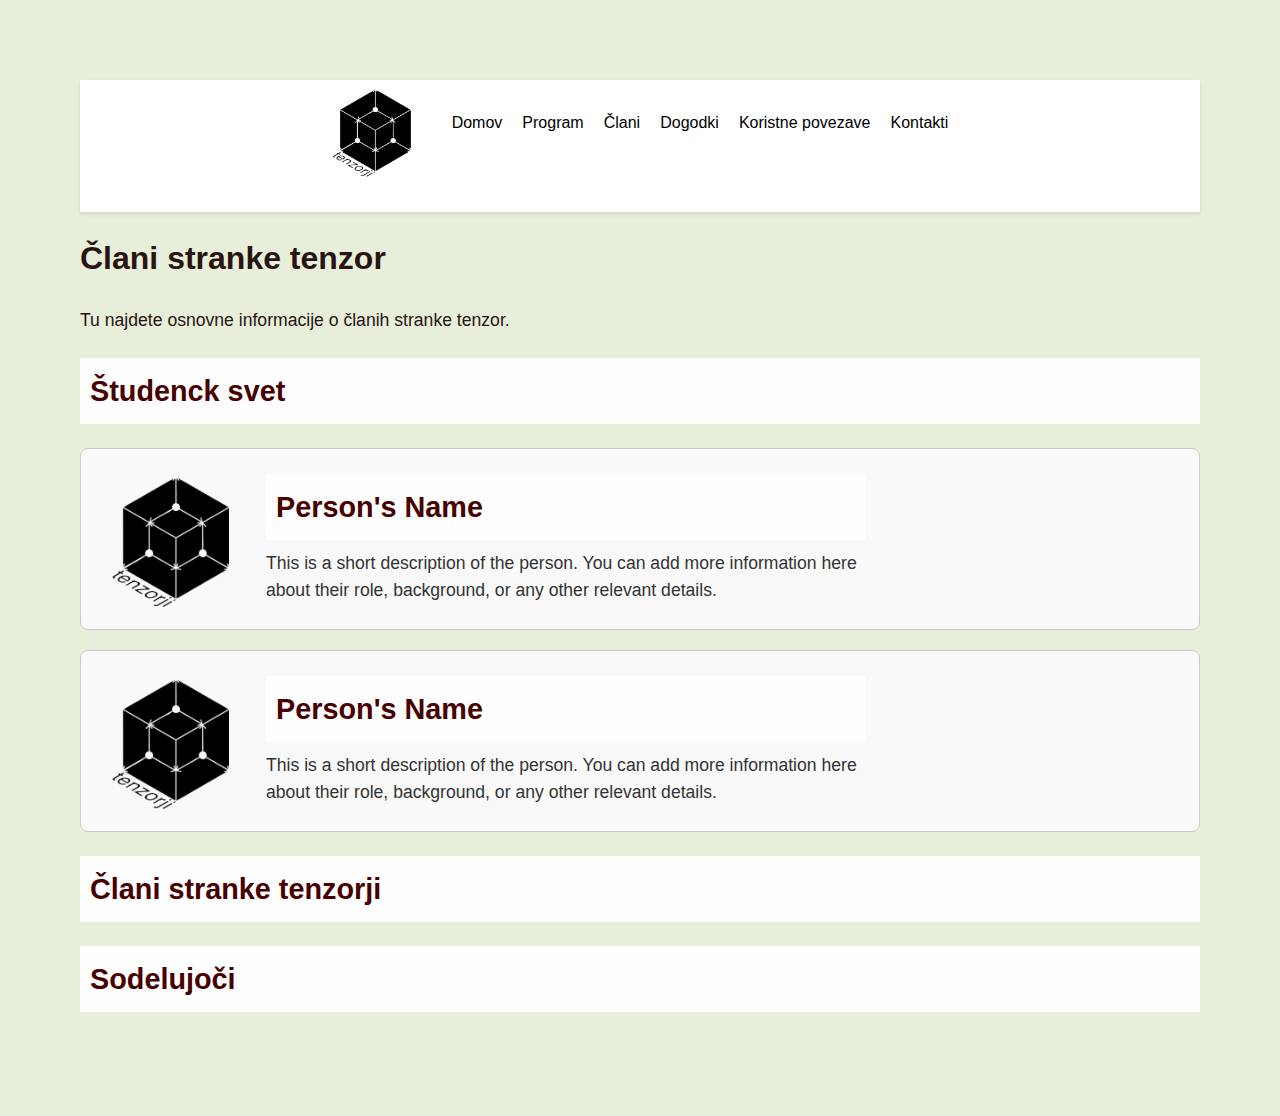
==== clani.html @ 17b4417d "zbriasli nav" ====
<!DOCTYPE html>
<html lang="en">
<head>
    <meta charset="UTF-8">
    <meta name="viewport" content="width=device-width, initial-scale=1.0">
    <title>Člani</title>
    <link rel="stylesheet" href="styles.css"> <!-- Link to your CSS file -->
    <link rel="icon" href="assets/logo.ico" type="image/x-icon">
</head>
<body>
    <header>
            <ul class="menu">
                <img src="assets/logo.png" alt="Site Logo" class="site-logo">
                <li><a href="index.html">Domov</a></li>
                <li><a href="program.html">Program</a></li>
                <li><a href="clani.html">Člani</a></li>
                <li><a href="dogodki.html">Dogodki</a></li>
                <li><a href="koristne_povezave.html">Koristne povezave</a></li>
              <li><a href="kontakti.html">Kontakti</a></li>
            </ul>
        
    </header>
    <h1>Člani stranke tenzor</h1>
    <p>Tu najdete osnovne informacije o članih stranke tenzor.</p>

    <h2>Študenck svet</h2>

    <div class="profile-block">
        <img src="assets/logo.png" alt="Person's Photo" class="profile-photo">
        <div class="profile-text">
            <h2>Person's Name</h2>
            <p>This is a short description of the person. You can add more information here about their role, background, or any other relevant details.</p>
        </div>
    </div>

    <div class="profile-block">
        <img src="assets/logo.png" alt="Person's Photo" class="profile-photo">
        <div class="profile-text">
            <h2>Person's Name</h2>
            <p>This is a short description of the person. You can add more information here about their role, background, or any other relevant details.</p>
        </div>
    </div>
    
    
    <h2>Člani stranke tenzorji</h2>

    <h2>Sodelujoči</h2>

    <script src="scripts.js"></script>
</body>
</html>
---- styles.css ----
/* Reset basic styles */
body, ul {
    margin: 0;
    padding: 40px;
    list-style-type: none;
    box-sizing: border-box;
}

/* Body and font styling */
body {
    font-family: 'Segoe UI', Tahoma, Geneva, Verdana, sans-serif;
    background-color: #e7eed9;
    color: #291414;
    line-height: 1.6;
    margin: 40px;
    padding: 40px;
}

/* Header styling */
header {
    background-color: #ffffff;
    color: rgb(60, 9, 9);
    padding: 10px;
    text-align: center;
    box-shadow: 0 2px 4px rgba(0, 0, 0, 0.1);
}

header h1 {
    margin: 0;
    font-size: 2.5em;
    font-weight: 600;
}

/* Main content area with buffer zone */
main {
    padding: 30px 0px; /* Added horizontal padding */ 
    max-width: 1200px;
    margin: 0 auto;  /* Center the main content */
}

/* Section headings */
h2 {
    background-color: #fefefe;
    color: rgb(72, 0, 0);
    padding: 10px;
    font-size: 1.8em;
}

/* Navigation menu styling */
.menu {
    display: flex;
    justify-content: center;
    background-color: #ffffff;
    margin-bottom: -10px;
    padding: 10px 0px;
    
    
    border-radius: 0px;
    box-shadow: 0 rgba(255, 0, 0, 0.1);
    
}

.menu ul{
    top: 20px;
}

.menu li {
    margin: 0 0px;
    top: -20px;
}

.menu a {
    color: rgb(0, 0, 0);
    text-decoration: none;
    font-size: 16px;
    padding: 10px 10px;
    display: block;
    transition: background-color 0.3s ease, color 0.3s ease;
    border-radius: 4px;
    top: -20px;

}

.menu a:hover {
    background-color: #4adae2;
    color: #000000;
}
.site-logo {
    height: 50px; /* Adjust the height to fit your design */
    width: auto; /* Keep the aspect ratio of the logo */
    justify-content: left;
    margin-right: 20px; /* Space between the logo and the text */
    top: -20px;
    bottom: 20px;
    vertical-align: middle; /* Align the logo with the text */
}
/* Responsive Menu for smaller screens */
@media (max-width: 600px) {
    .menu {
        flex-direction: column;
        align-items: center;
    }

    .menu li {
        margin: 10px 0;
        top: -20px;
    }

    header h1 {
        font-size: 1.5em;
    }

    p {
        font-size: 1rem;
    }
}

/* Styling for lists */
ul {
    list-style: none;
    padding: 0;
    margin: 0;
}

li {
    margin: 10px 0;
}

a {
    text-decoration: none;
    color: #000000;
    transition: color 0.3s ease;
}

a:hover {
    color: #0099ff;
    text-decoration: underline;
}

/* Additional styles for better layout */
.container {
    max-width: 1200px;
    margin: auto;
    padding: 0 20px;
}

.section {
    margin-bottom: 40px;
}

p {
    margin-bottom: 20px;
    font-size: 1.1em;
}
img.site-logo {
    width: 100px;  /* Adjust width as needed */
    height: auto;  /* Maintains aspect ratio */
    position: relative;
    top: -20px;
  }

/* Media Queries for Responsive Design */
@media (max-width: 600px) {
    .menu {
        flex-direction: column;
        align-items: center;
    }

    .menu li {
        margin: 10px 0;
    }

    header h1 {
        font-size: 1.5rem;
    }

    p {
        font-size: 1rem;
    }

    main {
        padding: 20px;  /* Adjust padding for smaller screens */
    }
}

.dropdown-header {
    cursor: pointer;
    
    margin: 0px 0;
    padding: 0px;
    background-color: #ffffff;
    border: 0px solid #ffffff; 
}
.dropdown-content {
    display: none;
    margin-left: 20px;
}
.button-row {
    margin: 10px 0;
}
.button-row button {
    margin-right: 10px;
}

.profile-block {
    display: flex;
    align-items: center;
    margin: 20px 0; /* Adds space above and below each block */
    padding: 15px;
    border: 1px solid #ccc; /* Optional: adds a border around the block */
    border-radius: 8px; /* Optional: rounds the corners of the block */
    background-color: #f9f9f9; /* Optional: sets the background color */
}

.profile-photo {
    width: 150px; /* Adjust the width of the photo */
    height: 150px; /* Adjust the height of the photo */
    object-fit: cover; /* Ensures the photo covers the area without distortion */
    border-radius: 50%; /* Makes the photo circular, remove this if you want a square image */
    margin-right: 20px; /* Adds space between the photo and the text */
}

.profile-text {
    max-width: 600px; /* Limits the width of the text block */
}

.profile-text h2 {
    margin: 0 0 10px 0; /* Adds space below the heading */
}

.profile-text p {
    margin: 0; /* Removes default margins */
    color: #333; /* Optional: sets the text color */
    line-height: 1.5; /* Improves readability */
}
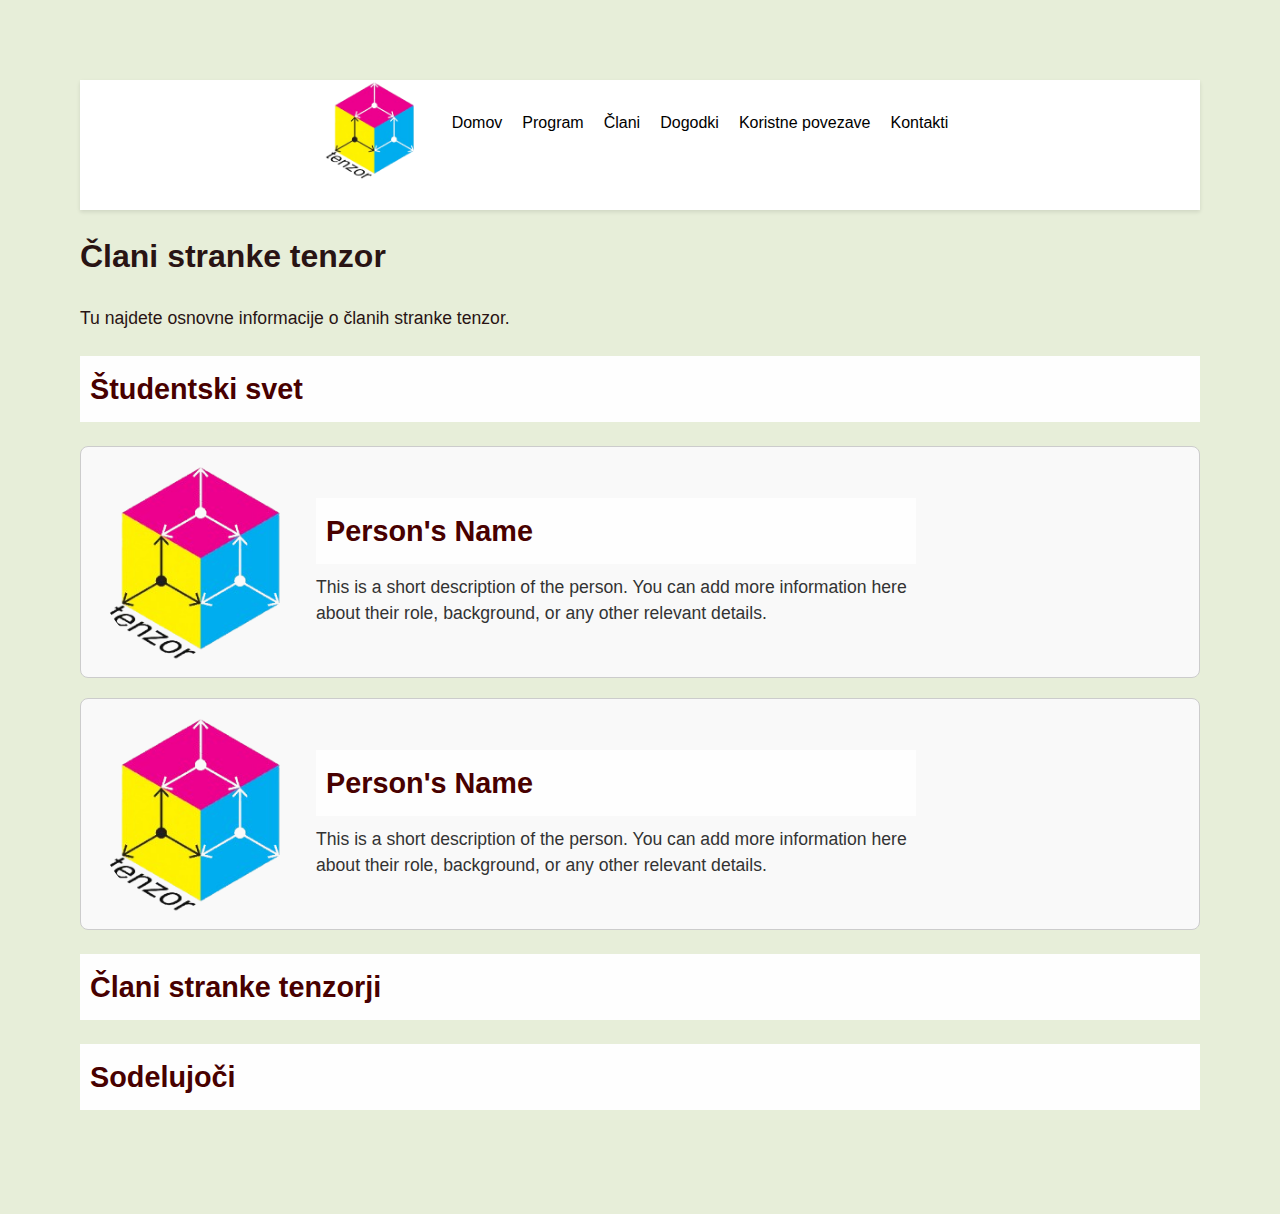
==== commit 7e74f545: "gg" ====
--- a/clani.html
+++ b/clani.html
@@ -23,7 +23,7 @@
     <h1>Člani stranke tenzor</h1>
     <p>Tu najdete osnovne informacije o članih stranke tenzor.</p>
 
-    <h2>Študenck svet</h2>
+    <h2>Študentski svet</h2>
 
     <div class="profile-block">
         <img src="assets/logo.png" alt="Person's Photo" class="profile-photo">
--- a/styles.css
+++ b/styles.css
@@ -44,6 +44,13 @@
     color: rgb(72, 0, 0);
     padding: 10px;
     font-size: 1.8em;
+}
+
+h3 {
+    background-color: #fefefe;
+    color: rgb(72, 0, 0);
+    padding: 5px;
+    font-size: 1.4em;
 }
 
 /* Navigation menu styling */
@@ -61,12 +68,13 @@
 }
 
 .menu ul{
-    top: 20px;
+    top: -20px;
 }
 
 .menu li {
     margin: 0 0px;
-    top: -20px;
+    /*top: -30px;*/
+    bottom: -20px;
 }
 
 .menu a {
@@ -78,6 +86,7 @@
     transition: background-color 0.3s ease, color 0.3s ease;
     border-radius: 4px;
     top: -20px;
+   
 
 }
 
@@ -128,7 +137,7 @@
 
 a {
     text-decoration: none;
-    color: #000000;
+    color: #9432af;
     transition: color 0.3s ease;
 }
 
@@ -201,7 +210,7 @@
 .button-row button {
     margin-right: 10px;
 }
-
+/**/
 .profile-block {
     display: flex;
     align-items: center;
@@ -213,8 +222,8 @@
 }
 
 .profile-photo {
-    width: 150px; /* Adjust the width of the photo */
-    height: 150px; /* Adjust the height of the photo */
+    width: 200px; /* Adjust the width of the photo */
+    height: 200px; /* Adjust the height of the photo */
     object-fit: cover; /* Ensures the photo covers the area without distortion */
     border-radius: 50%; /* Makes the photo circular, remove this if you want a square image */
     margin-right: 20px; /* Adds space between the photo and the text */
@@ -234,3 +243,59 @@
     line-height: 1.5; /* Improves readability */
 }
 
+@media (max-width: 768px) {
+    .profile-block {
+      flex-direction: column;
+      align-items: center;
+      text-align: center;
+    }
+
+    .profile-photo {
+      margin: 0 0 20px 0;
+      width: 100px;
+      height: 100px;
+    }
+}
+
+/*Arrow*/
+/* Default styles for dropdown arrows */
+.dropdown-header {
+    cursor: pointer;
+    margin: 0;
+    padding: 10px;
+    background-color: #ffffff;
+    border: 1px solid #ddd;
+    position: relative; /* Needed for absolute positioning of the arrow */
+}
+
+.dropdown-header h2 {
+    margin: 0;
+    display: inline;
+}
+
+.arrow {
+    font-size: 1em;
+    margin-left: 10px;
+    transition: transform 0.3s ease;
+}
+
+/* Arrow pointing down by default */
+.arrow {
+    display: inline-block;
+    transform: rotate(0deg);
+}
+
+/* When dropdown is open, rotate the arrow */
+.dropdown-content.show {
+    display: block;
+}
+
+.dropdown-content.hide {
+    display: none;
+}
+
+.dropdown-header .arrow.up {
+    transform: rotate(-180deg); /* Arrow pointing up */
+}
+
+
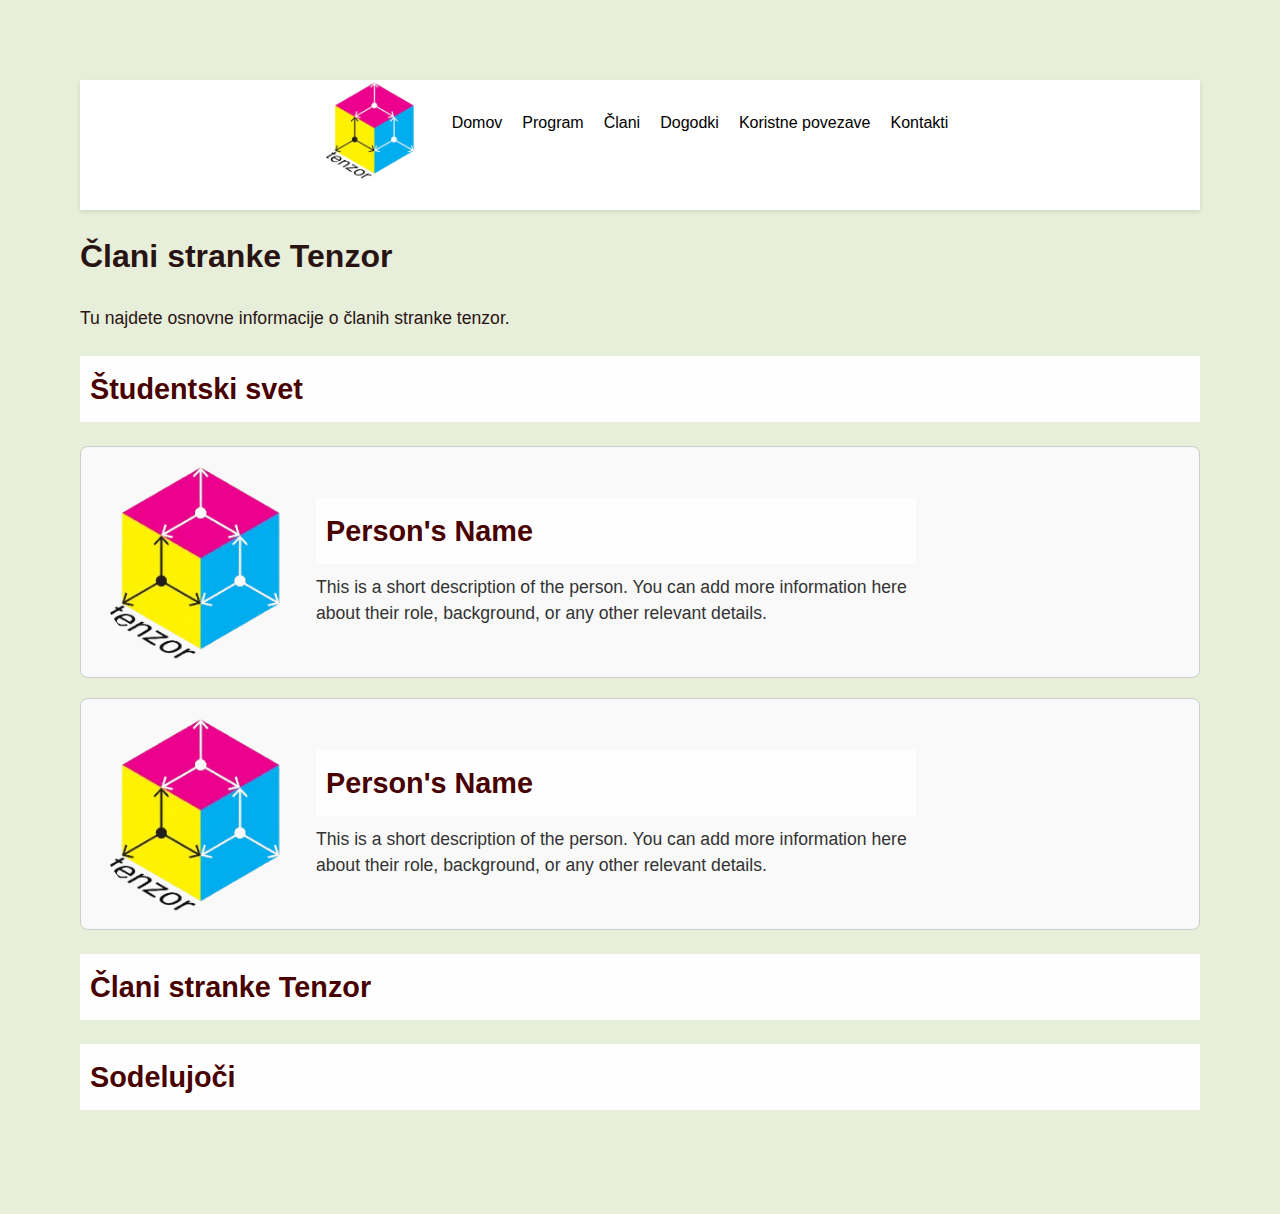
==== commit bd3b2659: "gg" ====
--- a/clani.html
+++ b/clani.html
@@ -20,7 +20,7 @@
             </ul>
         
     </header>
-    <h1>Člani stranke tenzor</h1>
+    <h1>Člani stranke Tenzor</h1>
     <p>Tu najdete osnovne informacije o članih stranke tenzor.</p>
 
     <h2>Študentski svet</h2>
@@ -42,7 +42,7 @@
     </div>
     
     
-    <h2>Člani stranke tenzorji</h2>
+    <h2>Člani stranke Tenzor</h2>
 
     <h2>Sodelujoči</h2>
 
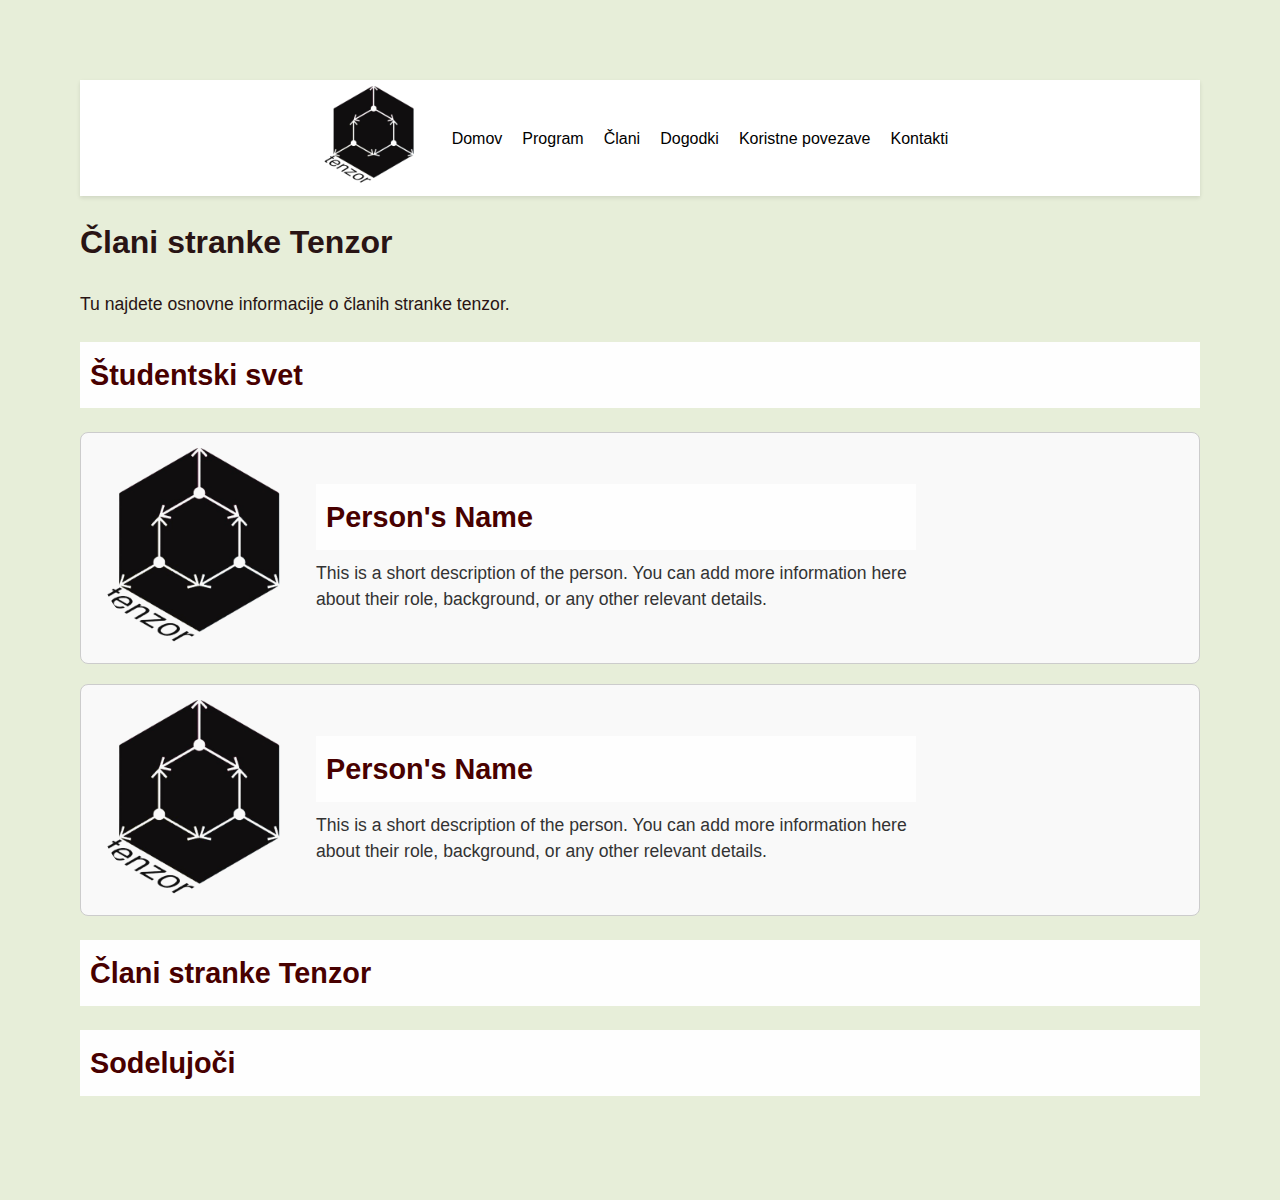
==== commit 09030e67: "google" ====
--- a/clani.html
+++ b/clani.html
@@ -1,6 +1,17 @@
 <!DOCTYPE html>
 <html lang="en">
 <head>
+
+    <!-- Google tag (gtag.js) -->
+    <script async src="https://www.googletagmanager.com/gtag/js?id=G-CW1NQH713K"></script>
+    <script>
+    window.dataLayer = window.dataLayer || [];
+    function gtag(){dataLayer.push(arguments);}
+    gtag('js', new Date());
+
+    gtag('config', 'G-CW1NQH713K');
+    </script>
+
     <meta charset="UTF-8">
     <meta name="viewport" content="width=device-width, initial-scale=1.0">
     <title>Člani</title>
--- a/styles.css
+++ b/styles.css
@@ -1,7 +1,6 @@
 /* Reset basic styles */
 body, ul {
-    margin: 0;
-    padding: 40px;
+    margin-bottom: -20px;
     list-style-type: none;
     box-sizing: border-box;
 }
@@ -57,25 +56,20 @@
 .menu {
     display: flex;
     justify-content: center;
-    background-color: #ffffff;
-    margin-bottom: -10px;
-    padding: 10px 0px;
+    padding: 0px 0px;
+
     
-    
-    border-radius: 0px;
-    box-shadow: 0 rgba(255, 0, 0, 0.1);
-    
-}
-
-.menu ul{
-    top: -20px;
-}
-
-.menu li {
-    margin: 0 0px;
-    /*top: -30px;*/
-    bottom: -20px;
-}
+}
+
+.menu ul{  
+    list-style-type: none;
+    /*margin-top: 60px;
+    padding-top: 40px;*/
+    margin-bottom: -20px;
+    padding-bottom: 0px;
+}
+
+
 
 .menu a {
     color: rgb(0, 0, 0);
@@ -125,11 +119,7 @@
 }
 
 /* Styling for lists */
-ul {
-    list-style: none;
-    padding: 0;
-    margin: 0;
-}
+
 
 li {
     margin: 10px 0;
@@ -299,3 +289,46 @@
 }
 
 
+/*menu*/
+/* Table Styling */
+table {
+    width: 100%;
+    border-collapse: collapse; /* Remove space between table cells */
+    margin-bottom: 20px;
+    font-size: 1em;
+    background-color: #ffffff;
+    box-shadow: 0 2px 4px rgba(0, 0, 0, 0.1); /* Add subtle shadow */
+}
+
+th, td {
+    padding: 12px 15px;
+    text-align: left;
+    border-bottom: 1px solid #ddd; /* Light border between rows */
+    color: #291414; /* Text color */
+}
+
+th {
+    background-color: #f0f0f0; /* Light background for table headers */
+    color: #9432af; /* Accent color for header text */
+    font-weight: 600; /* Bold header */
+    text-transform: uppercase; /* Capitalize header text */
+}
+
+tr:nth-child(even) {
+    background-color: #f9f9f9; /* Alternate row color */
+}
+
+tr:hover {
+    background-color: #e7eed9; /* Highlight on hover */
+}
+
+@media (max-width: 600px) {
+    table {
+        align-items: center;
+        font-size: 0.9em; /* Slightly smaller font size for small screens */
+    }
+
+    th, td {
+        padding: 10px; /* Adjust padding for smaller screens */
+    }
+}
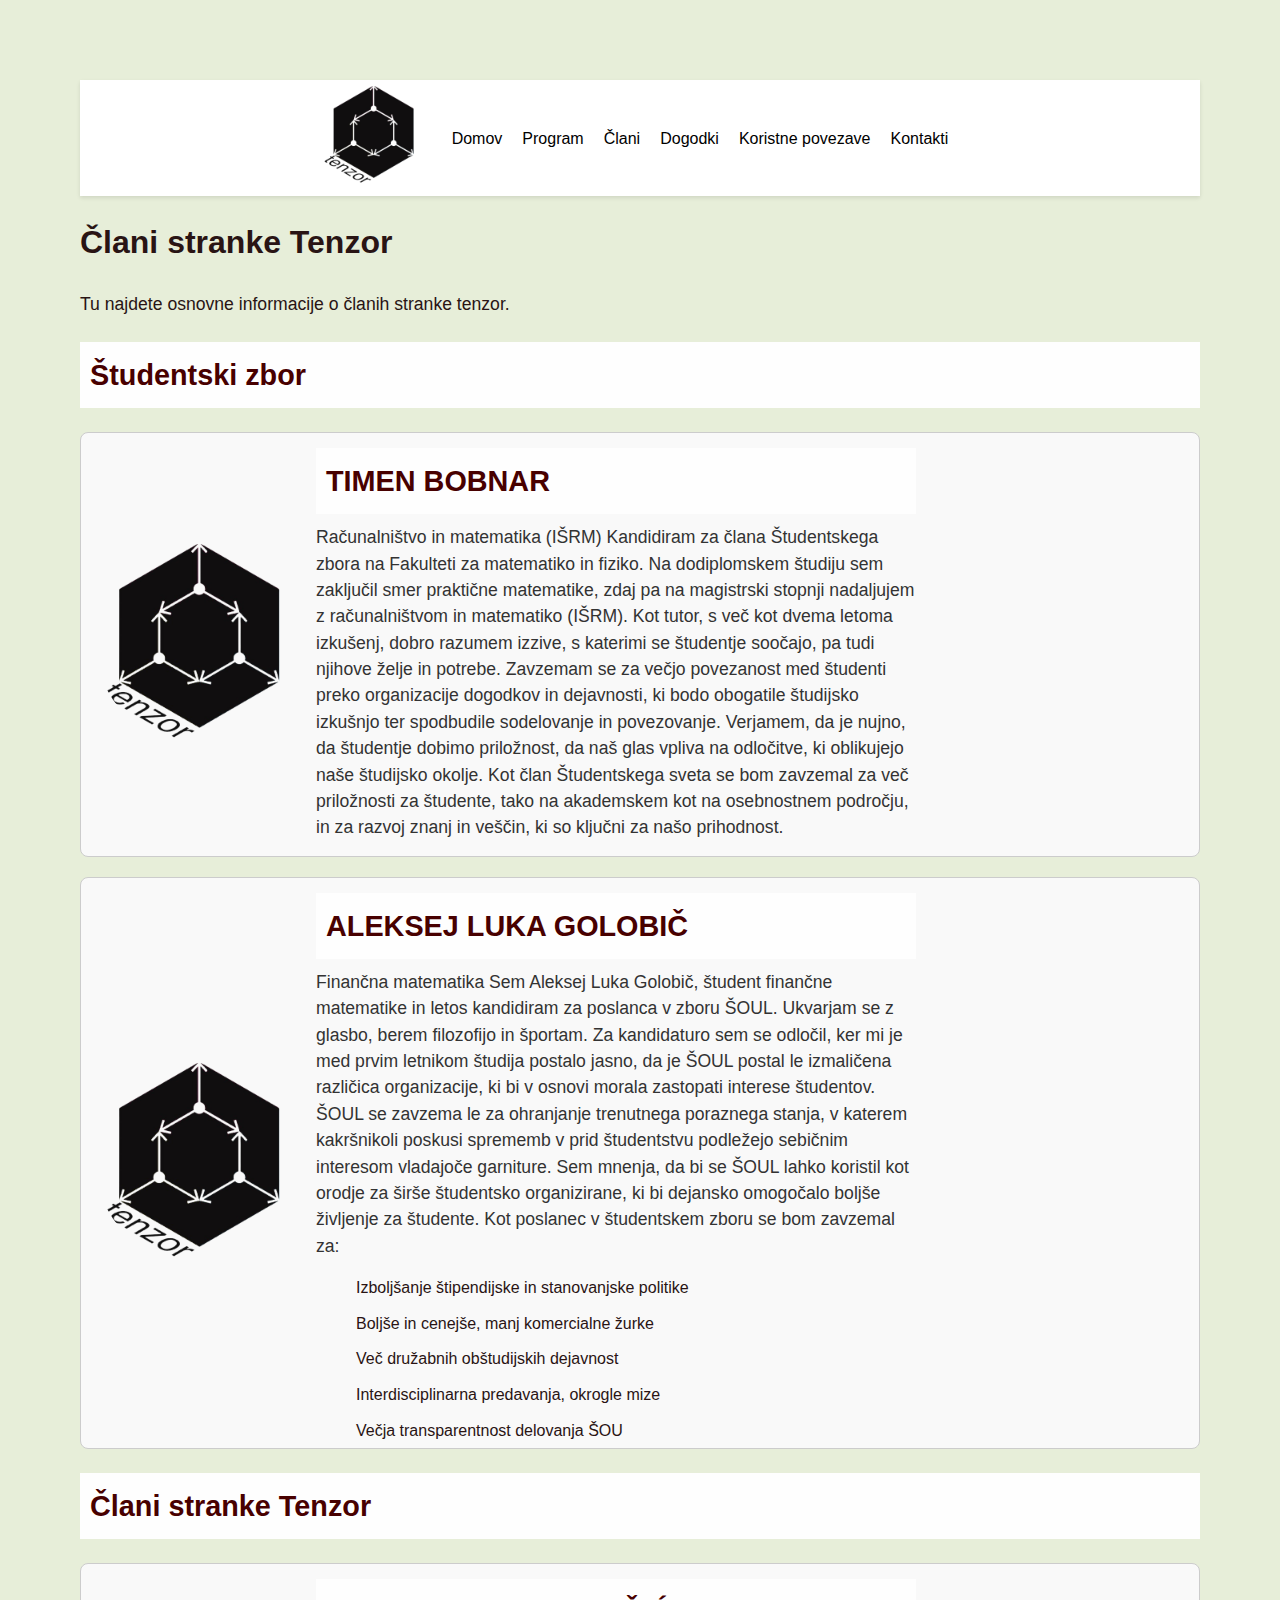
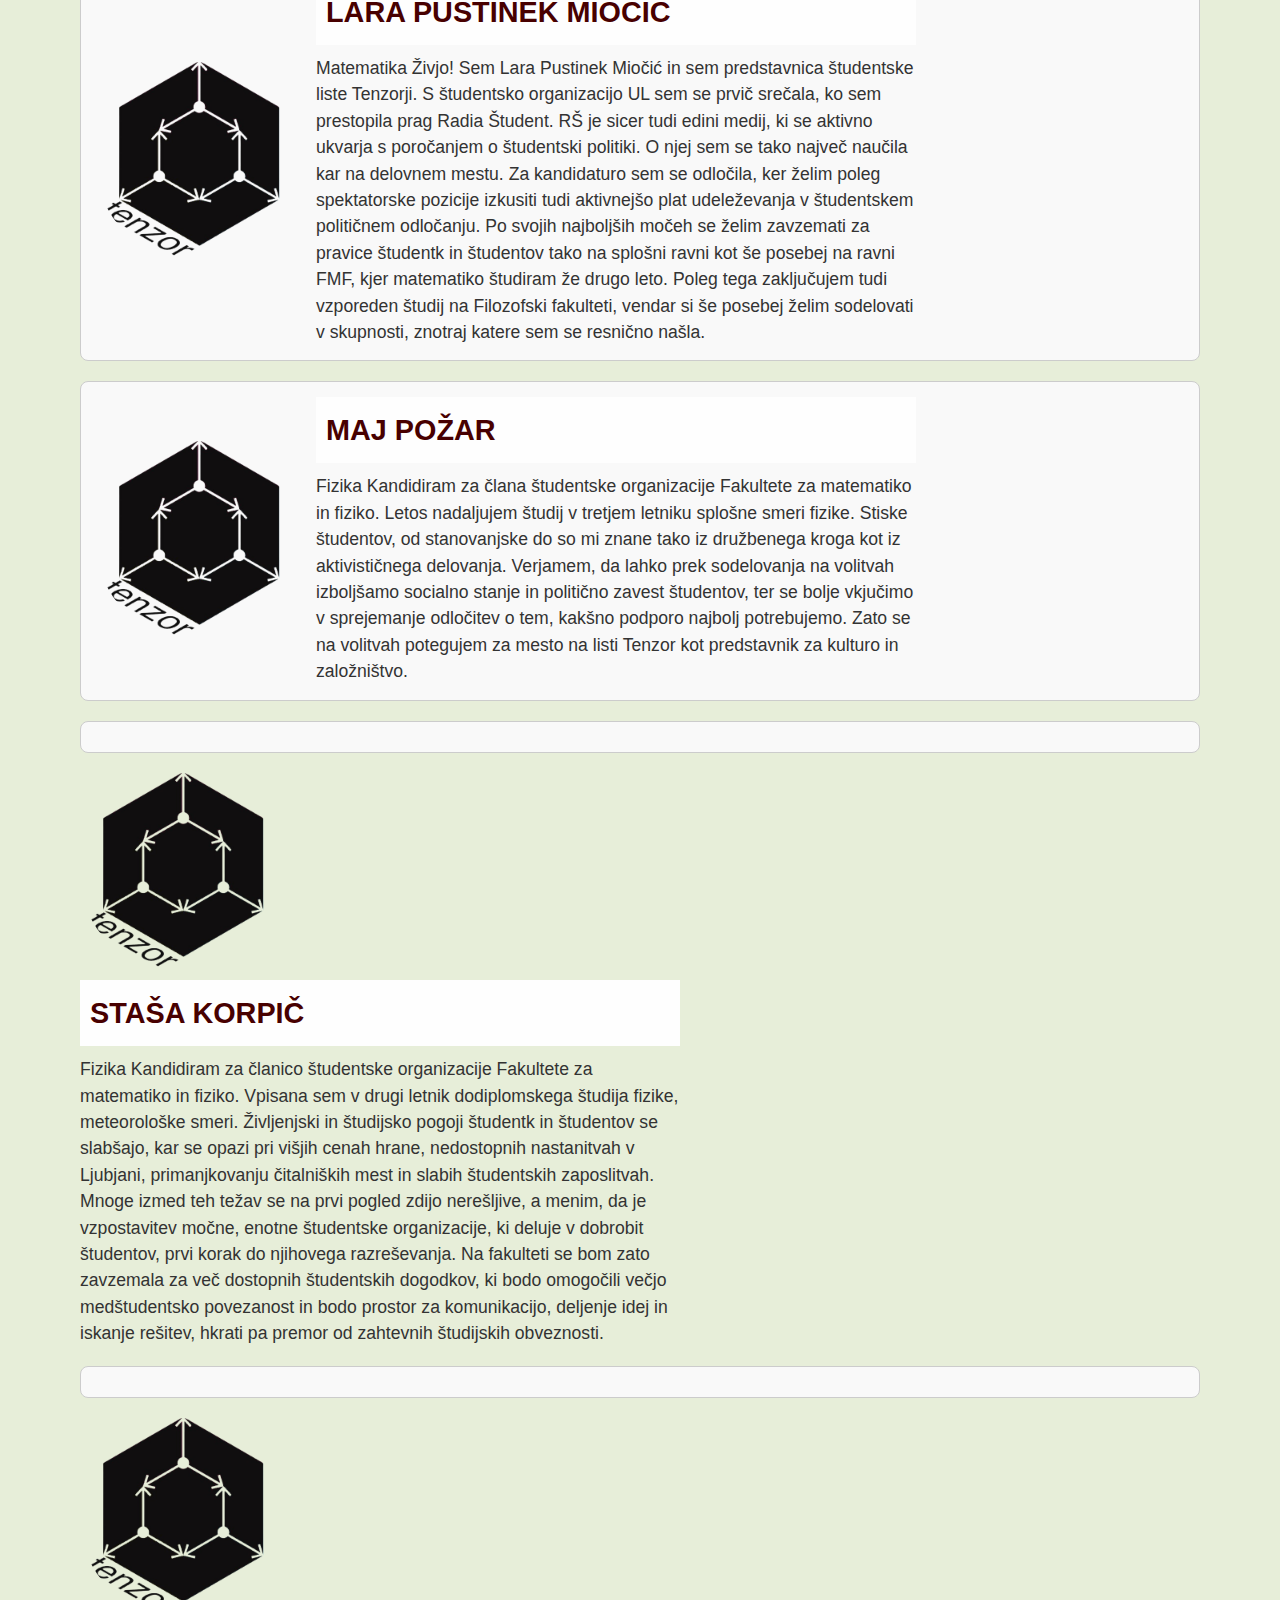
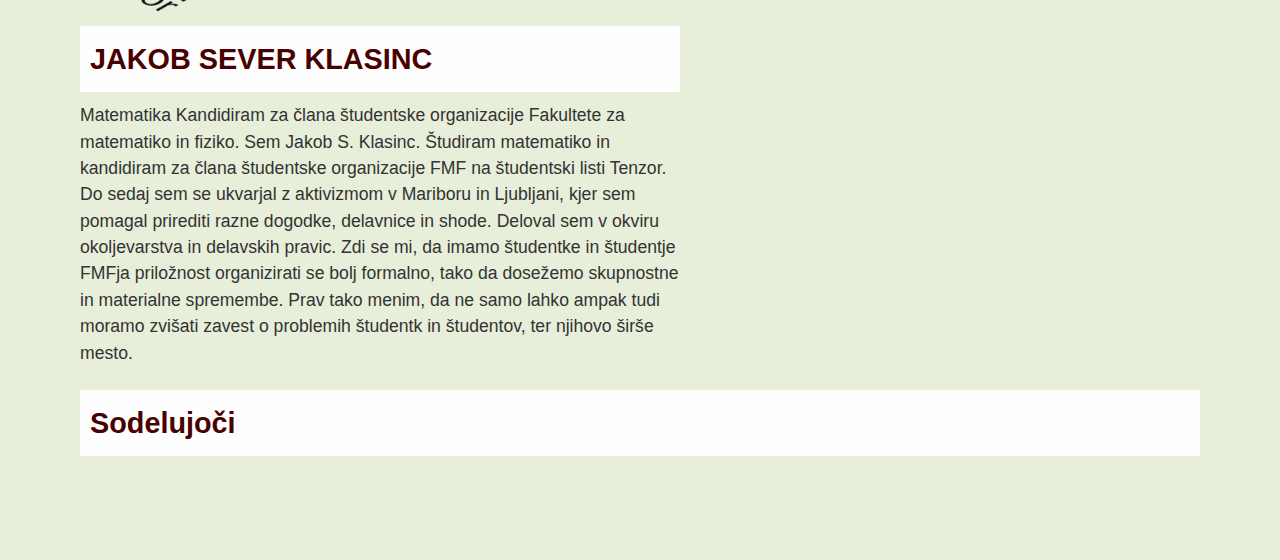
==== commit cb5846a2: "clani in sou" ====
--- a/clani.html
+++ b/clani.html
@@ -34,27 +34,95 @@
     <h1>Člani stranke Tenzor</h1>
     <p>Tu najdete osnovne informacije o članih stranke tenzor.</p>
 
-    <h2>Študentski svet</h2>
+    <h2>Študentski zbor</h2>
 
     <div class="profile-block">
         <img src="assets/logo.png" alt="Person's Photo" class="profile-photo">
         <div class="profile-text">
-            <h2>Person's Name</h2>
-            <p>This is a short description of the person. You can add more information here about their role, background, or any other relevant details.</p>
+            <h2>TIMEN BOBNAR</h2>
+            <p>Računalništvo in matematika (IŠRM)
+                Kandidiram za člana Študentskega zbora na Fakulteti za matematiko in fiziko.
+                Na dodiplomskem študiju sem zaključil smer praktične matematike, zdaj pa na magistrski stopnji nadaljujem z računalništvom in matematiko (IŠRM). Kot tutor, s več kot dvema letoma izkušenj, dobro razumem izzive, s katerimi se študentje soočajo, pa tudi njihove želje in potrebe. Zavzemam se za večjo povezanost med študenti preko organizacije dogodkov in dejavnosti, ki bodo obogatile študijsko izkušnjo ter spodbudile sodelovanje in povezovanje.
+                Verjamem, da je nujno, da študentje dobimo priložnost, da naš glas vpliva na odločitve, ki oblikujejo naše študijsko okolje. Kot član Študentskega sveta se bom zavzemal za več priložnosti za študente, tako na akademskem kot na osebnostnem področju, in za razvoj znanj in veščin, ki so ključni za našo prihodnost.
+            </p>
         </div>
     </div>
 
     <div class="profile-block">
         <img src="assets/logo.png" alt="Person's Photo" class="profile-photo">
         <div class="profile-text">
-            <h2>Person's Name</h2>
-            <p>This is a short description of the person. You can add more information here about their role, background, or any other relevant details.</p>
+            <h2>ALEKSEJ LUKA GOLOBIČ</h2>
+            <p>Finančna matematika
+                Sem Aleksej Luka Golobič, študent finančne matematike in letos kandidiram za poslanca v zboru ŠOUL.
+                Ukvarjam se z glasbo, berem filozofijo in športam. Za kandidaturo sem se odločil, ker mi je med prvim letnikom študija postalo jasno, da je ŠOUL postal le izmaličena različica organizacije, ki bi v osnovi morala zastopati interese študentov. ŠOUL se zavzema le za ohranjanje trenutnega poraznega stanja, v katerem kakršnikoli poskusi sprememb v prid študentstvu podležejo sebičnim interesom vladajoče garniture. Sem mnenja, da bi se ŠOUL lahko koristil kot orodje za širše študentsko organizirane, ki bi dejansko omogočalo boljše življenje za študente.
+                Kot poslanec v študentskem zboru se bom zavzemal za:
+                <ul>
+                <li>Izboljšanje štipendijske in stanovanjske politike</li>
+                <li>Boljše in cenejše, manj komercialne žurke</li>
+                <li>Več družabnih obštudijskih dejavnost</li>
+                <li>Interdisciplinarna predavanja, okrogle mize</li>
+                <li>Večja transparentnost delovanja ŠOU</li>
+                </ul>
+                </p>
         </div>
     </div>
     
     
     <h2>Člani stranke Tenzor</h2>
 
+    <div class="profile-block">
+        <img src="assets/logo.png" alt="Person's Photo" class="profile-photo">
+        <div class="profile-text">
+            <h2>LARA PUSTINEK MIOČIĆ</h2>
+            <p>Matematika
+                Živjo! Sem Lara Pustinek Miočić in sem predstavnica študentske liste Tenzorji. 
+                S študentsko organizacijo UL sem se prvič srečala, ko sem prestopila prag Radia Študent. RŠ je sicer tudi edini medij, ki se aktivno ukvarja s poročanjem o študentski politiki. O njej sem se tako največ naučila kar na delovnem mestu. Za kandidaturo sem se odločila, ker želim poleg spektatorske pozicije izkusiti tudi aktivnejšo plat udeleževanja v študentskem političnem odločanju. 
+                Po svojih najboljših močeh se želim zavzemati za pravice študentk in študentov tako na splošni ravni kot še posebej na ravni FMF, kjer matematiko študiram že drugo leto. Poleg tega zaključujem tudi vzporeden študij na Filozofski fakulteti, vendar si še posebej želim sodelovati v skupnosti, znotraj katere sem se resnično našla. 
+            </p>
+        </div>
+    </div>
+
+    <div class="profile-block">
+        <img src="assets/logo.png" alt="Person's Photo" class="profile-photo">
+        <div class="profile-text">
+            <h2>MAJ POŽAR</h2>
+            <p>
+                Fizika
+                Kandidiram za člana študentske organizacije Fakultete za matematiko in fiziko.
+                Letos nadaljujem študij v tretjem letniku splošne smeri fizike. Stiske študentov, od stanovanjske do so mi znane tako iz družbenega kroga kot iz aktivističnega delovanja. Verjamem, da lahko prek sodelovanja na volitvah izboljšamo socialno stanje in politično zavest študentov, ter se bolje vkjučimo v sprejemanje odločitev o tem, kakšno podporo najbolj potrebujemo. Zato se na volitvah potegujem za mesto na listi Tenzor kot predstavnik za kulturo in založništvo.
+
+            </p>
+        </div>
+    </div>
+
+    <div class="profile-block"></div>
+        <img src="assets/logo.png" alt="Person's Photo" class="profile-photo">
+        <div class="profile-text">
+            <h2>STAŠA KORPIČ</h2>
+            <p>
+                Fizika
+                Kandidiram za članico študentske organizacije Fakultete za matematiko in fiziko.
+                Vpisana sem v drugi letnik dodiplomskega študija fizike, meteorološke smeri. Življenjski in študijsko pogoji študentk in študentov se slabšajo, kar se opazi pri višjih cenah hrane, nedostopnih nastanitvah v Ljubjani, primanjkovanju čitalniških mest in slabih študentskih zaposlitvah. 
+                Mnoge izmed teh težav se na prvi pogled zdijo nerešljive, a menim, da je vzpostavitev močne, enotne študentske organizacije, ki deluje v dobrobit študentov, prvi korak do njihovega razreševanja. Na fakulteti se bom zato zavzemala za več dostopnih študentskih dogodkov, ki bodo omogočili večjo medštudentsko povezanost in bodo prostor za komunikacijo, deljenje idej in iskanje rešitev, hkrati pa premor od zahtevnih študijskih obveznosti.
+
+            </p>
+        </div>
+    </div>
+
+    <div class="profile-block"></div>
+        <img src="assets/logo.png" alt="Person's Photo" class="profile-photo">
+        <div class="profile-text">
+            <h2>JAKOB SEVER KLASINC</h2>
+            <p>
+                Matematika
+                Kandidiram za člana študentske organizacije Fakultete za matematiko in fiziko.
+                Sem Jakob S. Klasinc. Študiram matematiko in kandidiram za člana študentske organizacije FMF na študentski listi Tenzor.
+                Do sedaj sem se ukvarjal z aktivizmom v Mariboru in Ljubljani, kjer sem pomagal prirediti razne dogodke, delavnice in shode. Deloval sem v okviru okoljevarstva in delavskih pravic. Zdi se mi, da imamo študentke in študentje FMFja priložnost organizirati se bolj formalno, tako da dosežemo skupnostne in materialne spremembe. Prav tako menim, da ne samo lahko ampak tudi moramo zvišati zavest o problemih študentk in študentov, ter njihovo širše mesto. 
+
+            </p>
+        </div>
+    </div>
+
     <h2>Sodelujoči</h2>
 
     <script src="scripts.js"></script>
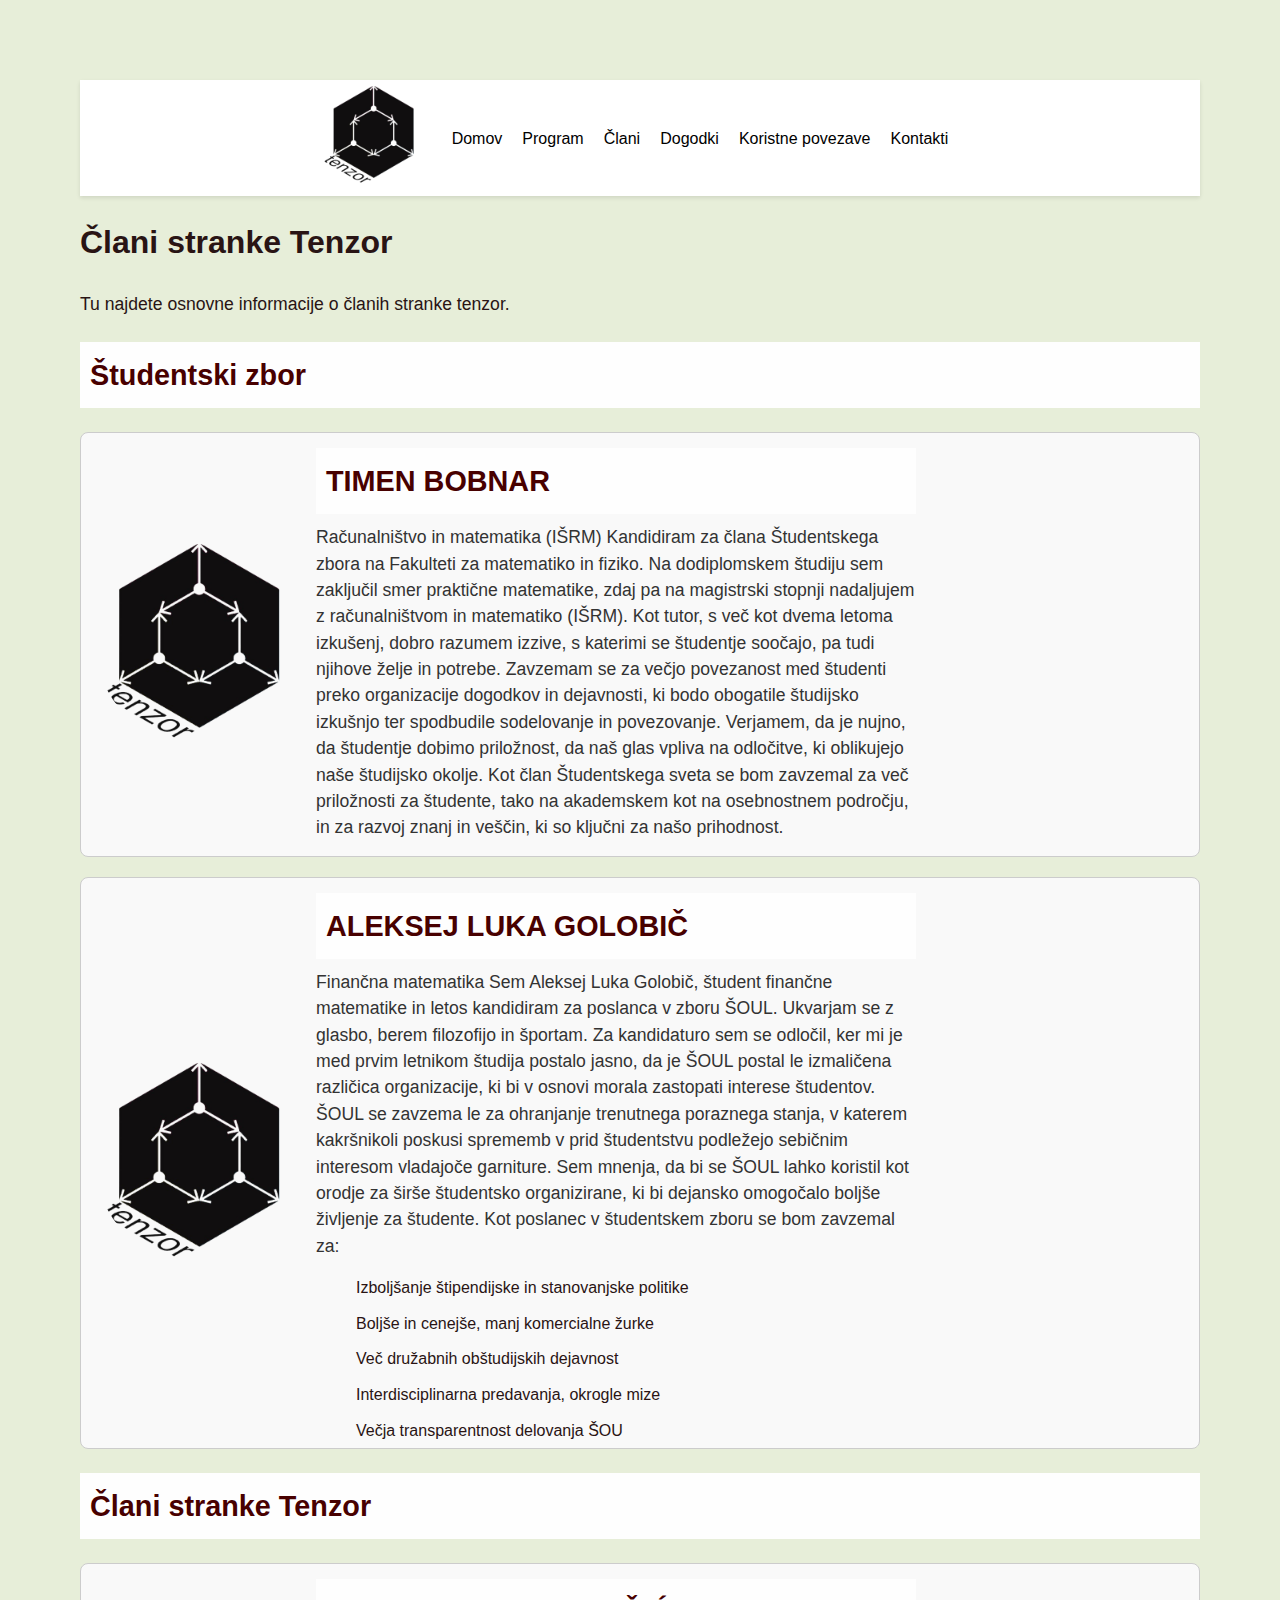
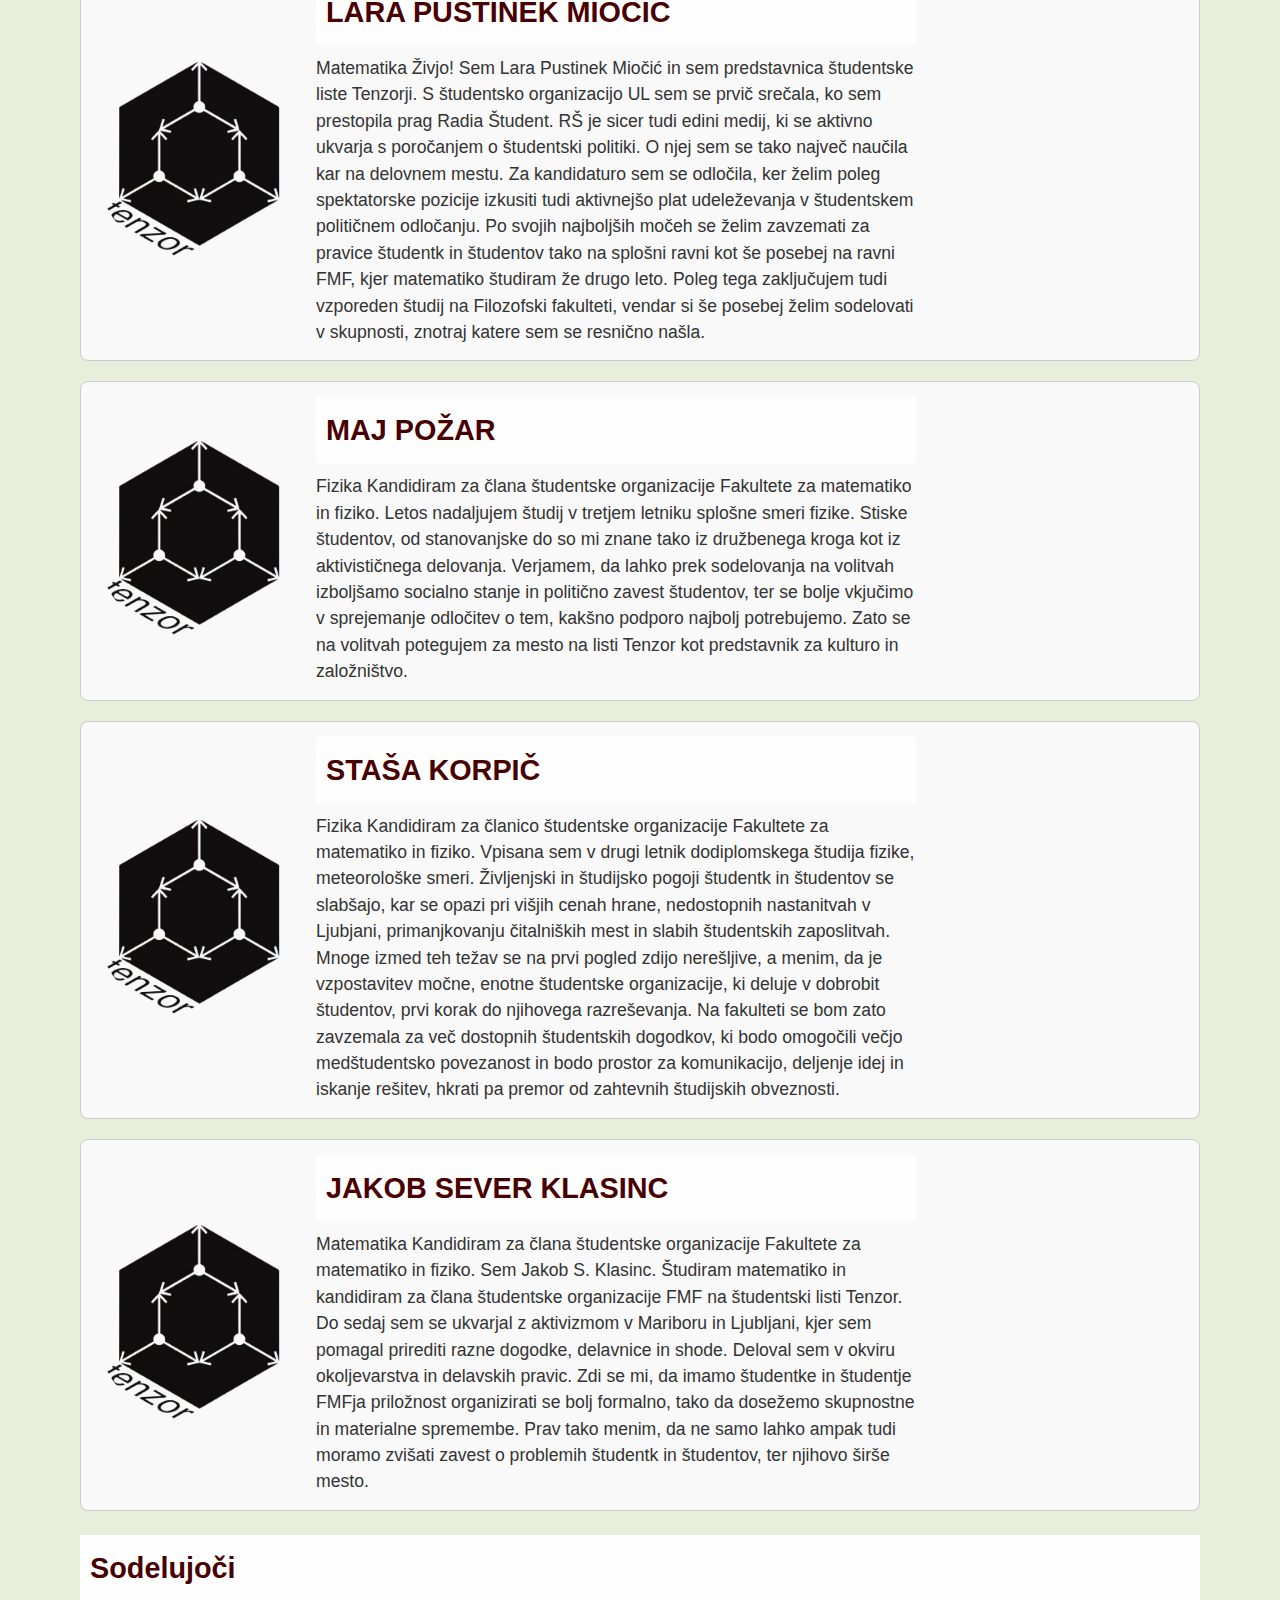
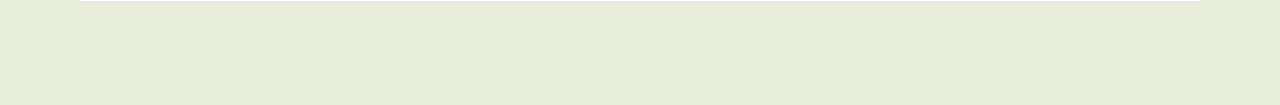
==== commit 34194940: "fix" ====
--- a/clani.html
+++ b/clani.html
@@ -95,7 +95,7 @@
         </div>
     </div>
 
-    <div class="profile-block"></div>
+    <div class="profile-block">
         <img src="assets/logo.png" alt="Person's Photo" class="profile-photo">
         <div class="profile-text">
             <h2>STAŠA KORPIČ</h2>
@@ -109,7 +109,7 @@
         </div>
     </div>
 
-    <div class="profile-block"></div>
+    <div class="profile-block">
         <img src="assets/logo.png" alt="Person's Photo" class="profile-photo">
         <div class="profile-text">
             <h2>JAKOB SEVER KLASINC</h2>
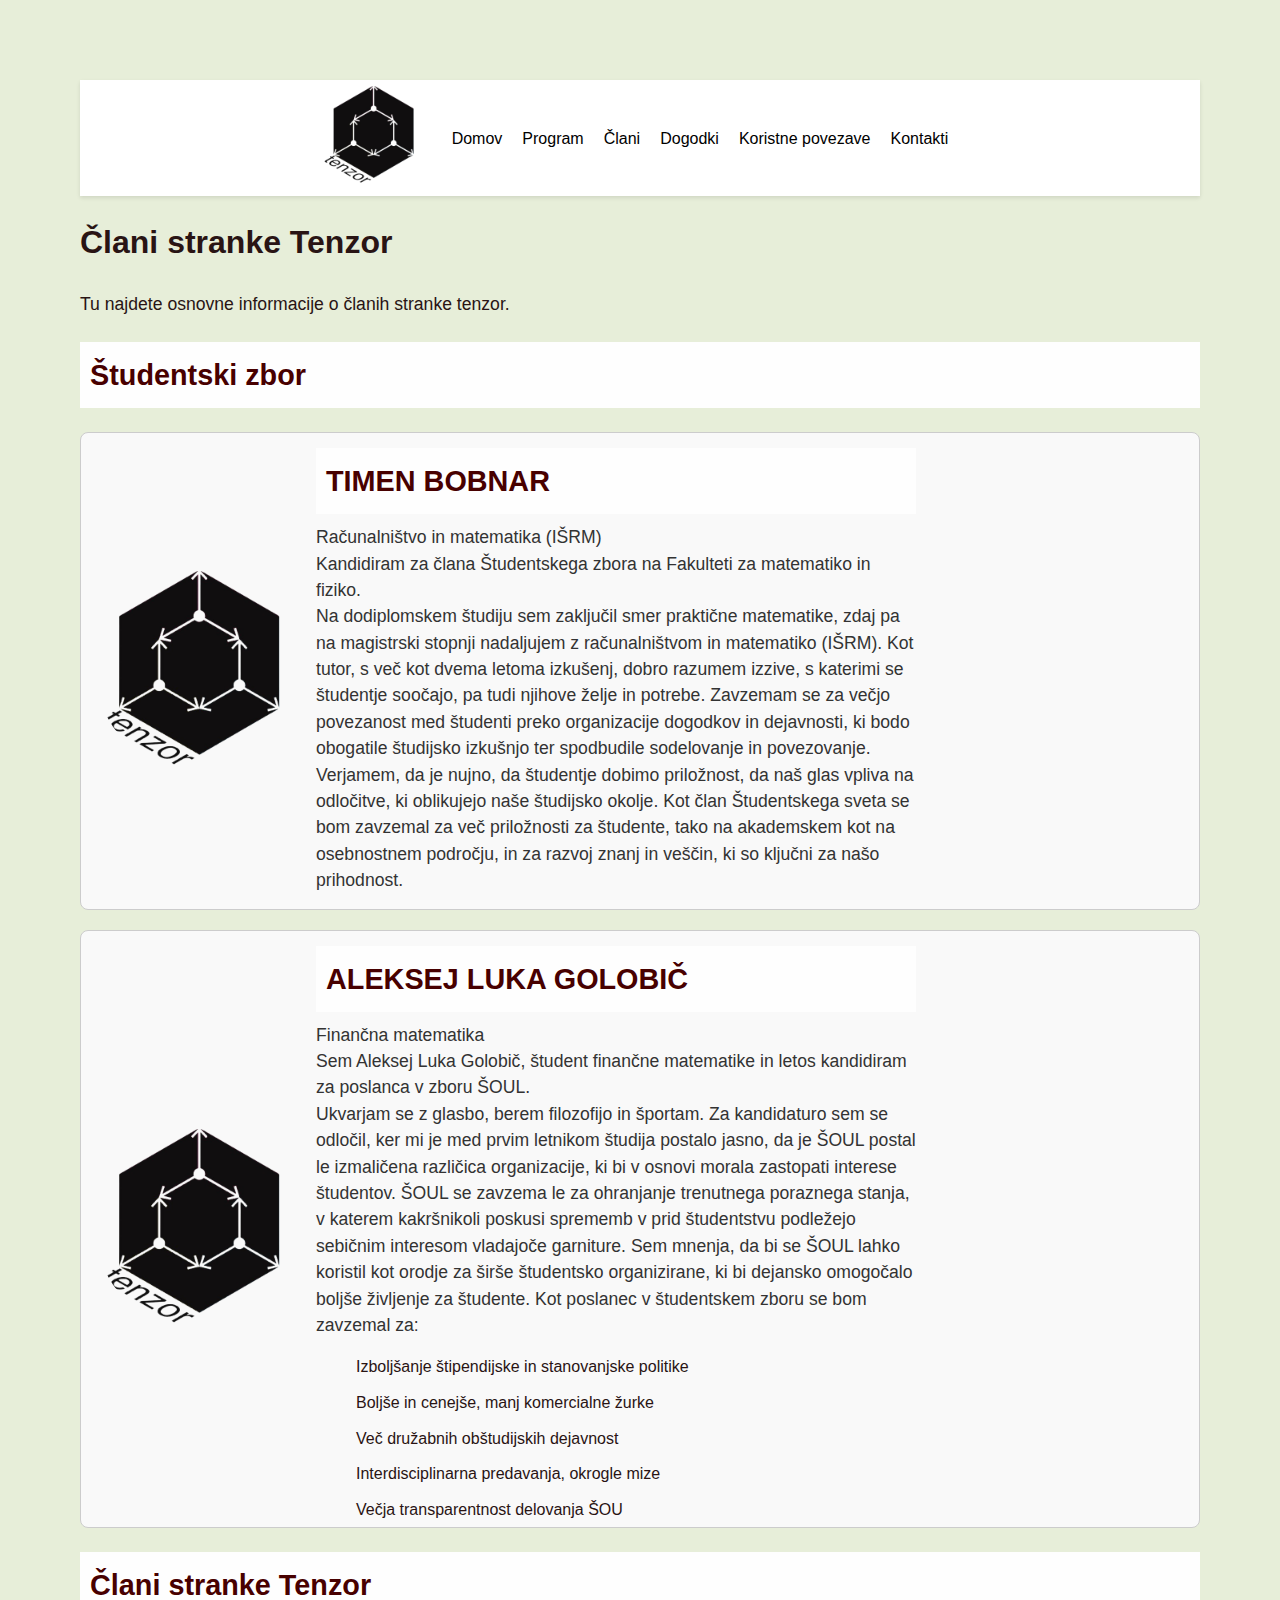
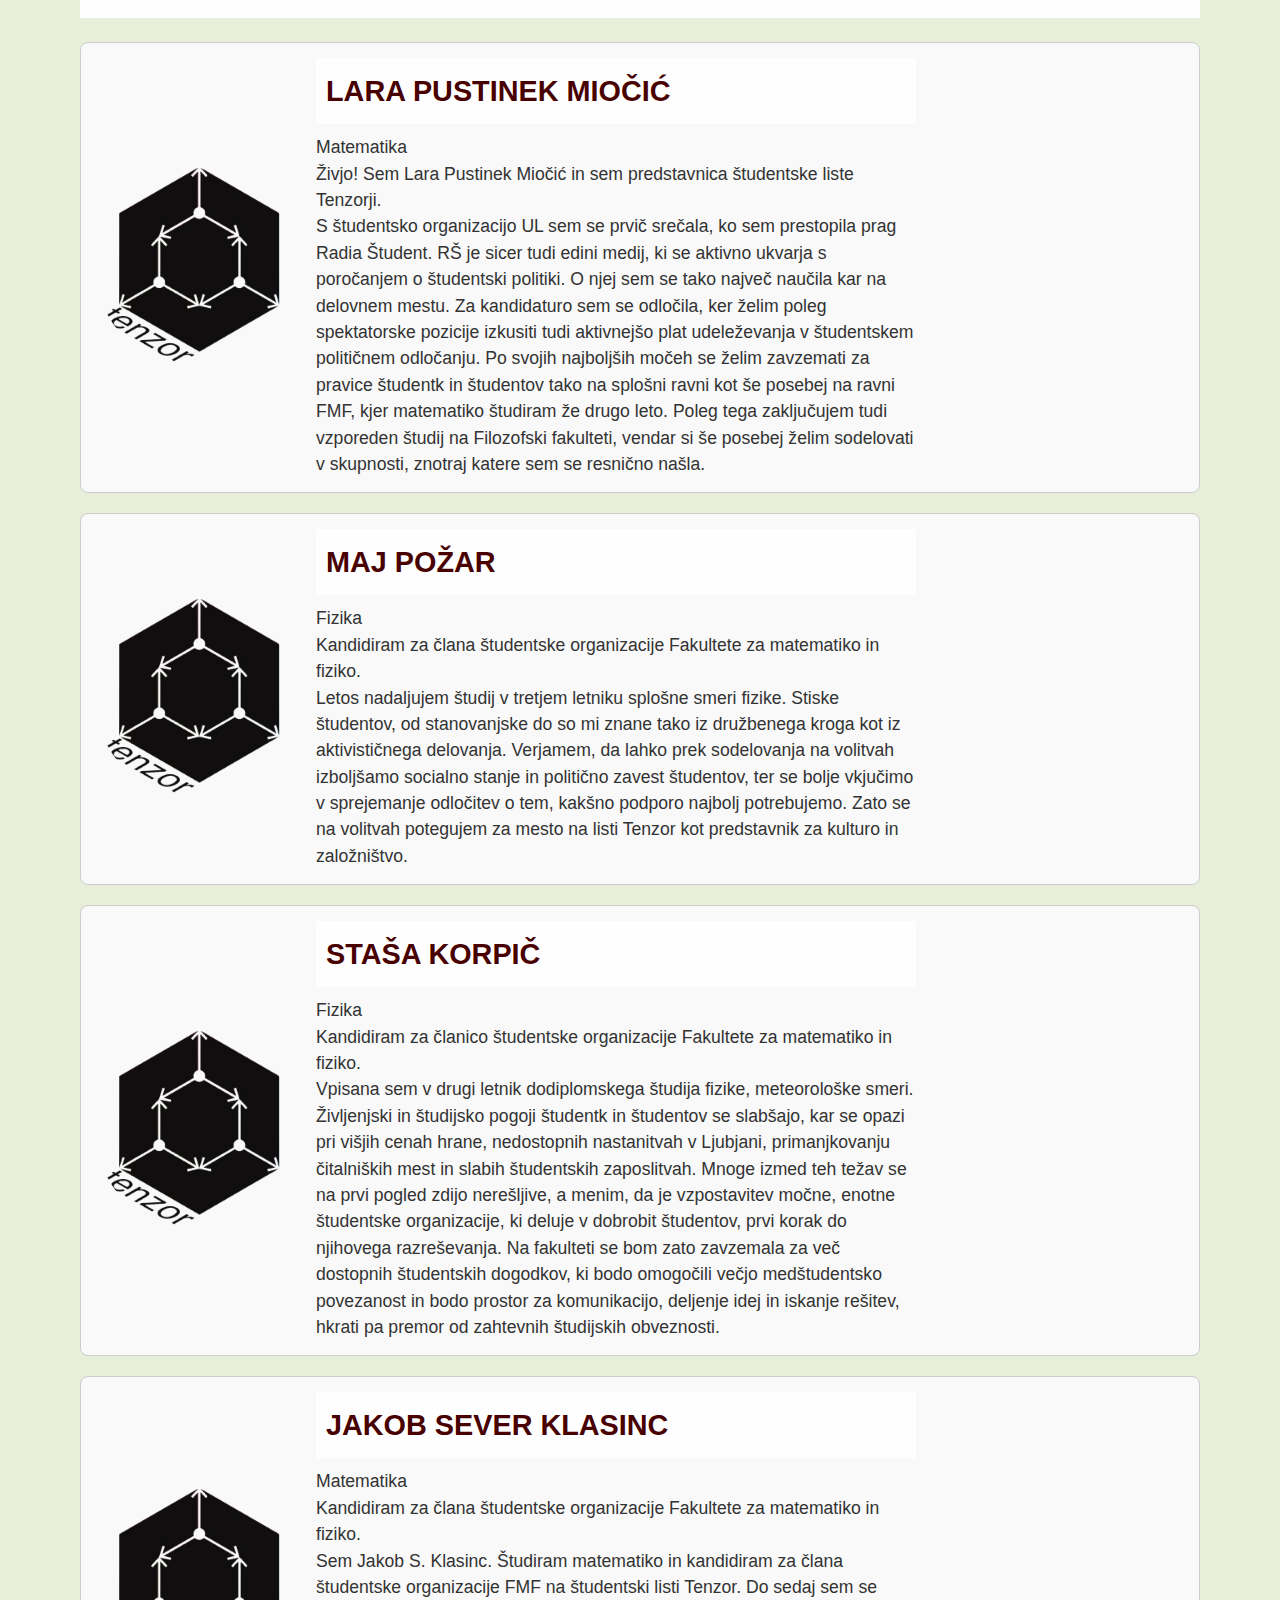
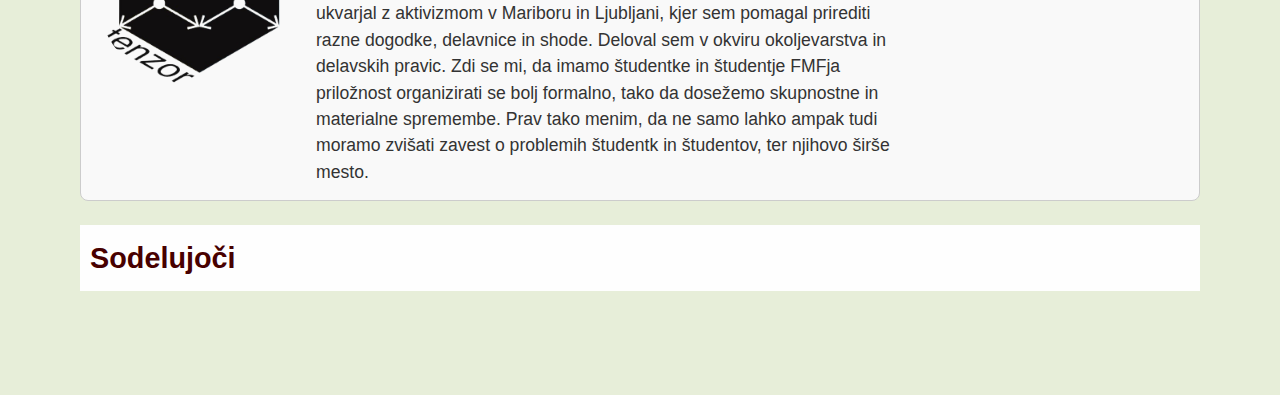
==== commit 4cad6c56: "gg" ====
--- a/clani.html
+++ b/clani.html
@@ -40,8 +40,8 @@
         <img src="assets/logo.png" alt="Person's Photo" class="profile-photo">
         <div class="profile-text">
             <h2>TIMEN BOBNAR</h2>
-            <p>Računalništvo in matematika (IŠRM)
-                Kandidiram za člana Študentskega zbora na Fakulteti za matematiko in fiziko.
+            <p>Računalništvo in matematika (IŠRM)<br>
+                Kandidiram za člana Študentskega zbora na Fakulteti za matematiko in fiziko.<br>
                 Na dodiplomskem študiju sem zaključil smer praktične matematike, zdaj pa na magistrski stopnji nadaljujem z računalništvom in matematiko (IŠRM). Kot tutor, s več kot dvema letoma izkušenj, dobro razumem izzive, s katerimi se študentje soočajo, pa tudi njihove želje in potrebe. Zavzemam se za večjo povezanost med študenti preko organizacije dogodkov in dejavnosti, ki bodo obogatile študijsko izkušnjo ter spodbudile sodelovanje in povezovanje.
                 Verjamem, da je nujno, da študentje dobimo priložnost, da naš glas vpliva na odločitve, ki oblikujejo naše študijsko okolje. Kot član Študentskega sveta se bom zavzemal za več priložnosti za študente, tako na akademskem kot na osebnostnem področju, in za razvoj znanj in veščin, ki so ključni za našo prihodnost.
             </p>
@@ -52,10 +52,10 @@
         <img src="assets/logo.png" alt="Person's Photo" class="profile-photo">
         <div class="profile-text">
             <h2>ALEKSEJ LUKA GOLOBIČ</h2>
-            <p>Finančna matematika
-                Sem Aleksej Luka Golobič, študent finančne matematike in letos kandidiram za poslanca v zboru ŠOUL.
+            <p>Finančna matematika<br>
+                Sem Aleksej Luka Golobič, študent finančne matematike in letos kandidiram za poslanca v zboru ŠOUL.<br>
                 Ukvarjam se z glasbo, berem filozofijo in športam. Za kandidaturo sem se odločil, ker mi je med prvim letnikom študija postalo jasno, da je ŠOUL postal le izmaličena različica organizacije, ki bi v osnovi morala zastopati interese študentov. ŠOUL se zavzema le za ohranjanje trenutnega poraznega stanja, v katerem kakršnikoli poskusi sprememb v prid študentstvu podležejo sebičnim interesom vladajoče garniture. Sem mnenja, da bi se ŠOUL lahko koristil kot orodje za širše študentsko organizirane, ki bi dejansko omogočalo boljše življenje za študente.
-                Kot poslanec v študentskem zboru se bom zavzemal za:
+                Kot poslanec v študentskem zboru se bom zavzemal za:<br>
                 <ul>
                 <li>Izboljšanje štipendijske in stanovanjske politike</li>
                 <li>Boljše in cenejše, manj komercialne žurke</li>
@@ -74,8 +74,8 @@
         <img src="assets/logo.png" alt="Person's Photo" class="profile-photo">
         <div class="profile-text">
             <h2>LARA PUSTINEK MIOČIĆ</h2>
-            <p>Matematika
-                Živjo! Sem Lara Pustinek Miočić in sem predstavnica študentske liste Tenzorji. 
+            <p>Matematika<br>
+                Živjo! Sem Lara Pustinek Miočić in sem predstavnica študentske liste Tenzorji. <br>
                 S študentsko organizacijo UL sem se prvič srečala, ko sem prestopila prag Radia Študent. RŠ je sicer tudi edini medij, ki se aktivno ukvarja s poročanjem o študentski politiki. O njej sem se tako največ naučila kar na delovnem mestu. Za kandidaturo sem se odločila, ker želim poleg spektatorske pozicije izkusiti tudi aktivnejšo plat udeleževanja v študentskem političnem odločanju. 
                 Po svojih najboljših močeh se želim zavzemati za pravice študentk in študentov tako na splošni ravni kot še posebej na ravni FMF, kjer matematiko študiram že drugo leto. Poleg tega zaključujem tudi vzporeden študij na Filozofski fakulteti, vendar si še posebej želim sodelovati v skupnosti, znotraj katere sem se resnično našla. 
             </p>
@@ -87,8 +87,8 @@
         <div class="profile-text">
             <h2>MAJ POŽAR</h2>
             <p>
-                Fizika
-                Kandidiram za člana študentske organizacije Fakultete za matematiko in fiziko.
+                Fizika<br>
+                Kandidiram za člana študentske organizacije Fakultete za matematiko in fiziko.<br>
                 Letos nadaljujem študij v tretjem letniku splošne smeri fizike. Stiske študentov, od stanovanjske do so mi znane tako iz družbenega kroga kot iz aktivističnega delovanja. Verjamem, da lahko prek sodelovanja na volitvah izboljšamo socialno stanje in politično zavest študentov, ter se bolje vkjučimo v sprejemanje odločitev o tem, kakšno podporo najbolj potrebujemo. Zato se na volitvah potegujem za mesto na listi Tenzor kot predstavnik za kulturo in založništvo.
 
             </p>
@@ -100,8 +100,8 @@
         <div class="profile-text">
             <h2>STAŠA KORPIČ</h2>
             <p>
-                Fizika
-                Kandidiram za članico študentske organizacije Fakultete za matematiko in fiziko.
+                Fizika<br>
+                Kandidiram za članico študentske organizacije Fakultete za matematiko in fiziko.<br>
                 Vpisana sem v drugi letnik dodiplomskega študija fizike, meteorološke smeri. Življenjski in študijsko pogoji študentk in študentov se slabšajo, kar se opazi pri višjih cenah hrane, nedostopnih nastanitvah v Ljubjani, primanjkovanju čitalniških mest in slabih študentskih zaposlitvah. 
                 Mnoge izmed teh težav se na prvi pogled zdijo nerešljive, a menim, da je vzpostavitev močne, enotne študentske organizacije, ki deluje v dobrobit študentov, prvi korak do njihovega razreševanja. Na fakulteti se bom zato zavzemala za več dostopnih študentskih dogodkov, ki bodo omogočili večjo medštudentsko povezanost in bodo prostor za komunikacijo, deljenje idej in iskanje rešitev, hkrati pa premor od zahtevnih študijskih obveznosti.
 
@@ -114,8 +114,8 @@
         <div class="profile-text">
             <h2>JAKOB SEVER KLASINC</h2>
             <p>
-                Matematika
-                Kandidiram za člana študentske organizacije Fakultete za matematiko in fiziko.
+                Matematika<br>
+                Kandidiram za člana študentske organizacije Fakultete za matematiko in fiziko.<br>
                 Sem Jakob S. Klasinc. Študiram matematiko in kandidiram za člana študentske organizacije FMF na študentski listi Tenzor.
                 Do sedaj sem se ukvarjal z aktivizmom v Mariboru in Ljubljani, kjer sem pomagal prirediti razne dogodke, delavnice in shode. Deloval sem v okviru okoljevarstva in delavskih pravic. Zdi se mi, da imamo študentke in študentje FMFja priložnost organizirati se bolj formalno, tako da dosežemo skupnostne in materialne spremembe. Prav tako menim, da ne samo lahko ampak tudi moramo zvišati zavest o problemih študentk in študentov, ter njihovo širše mesto. 
 
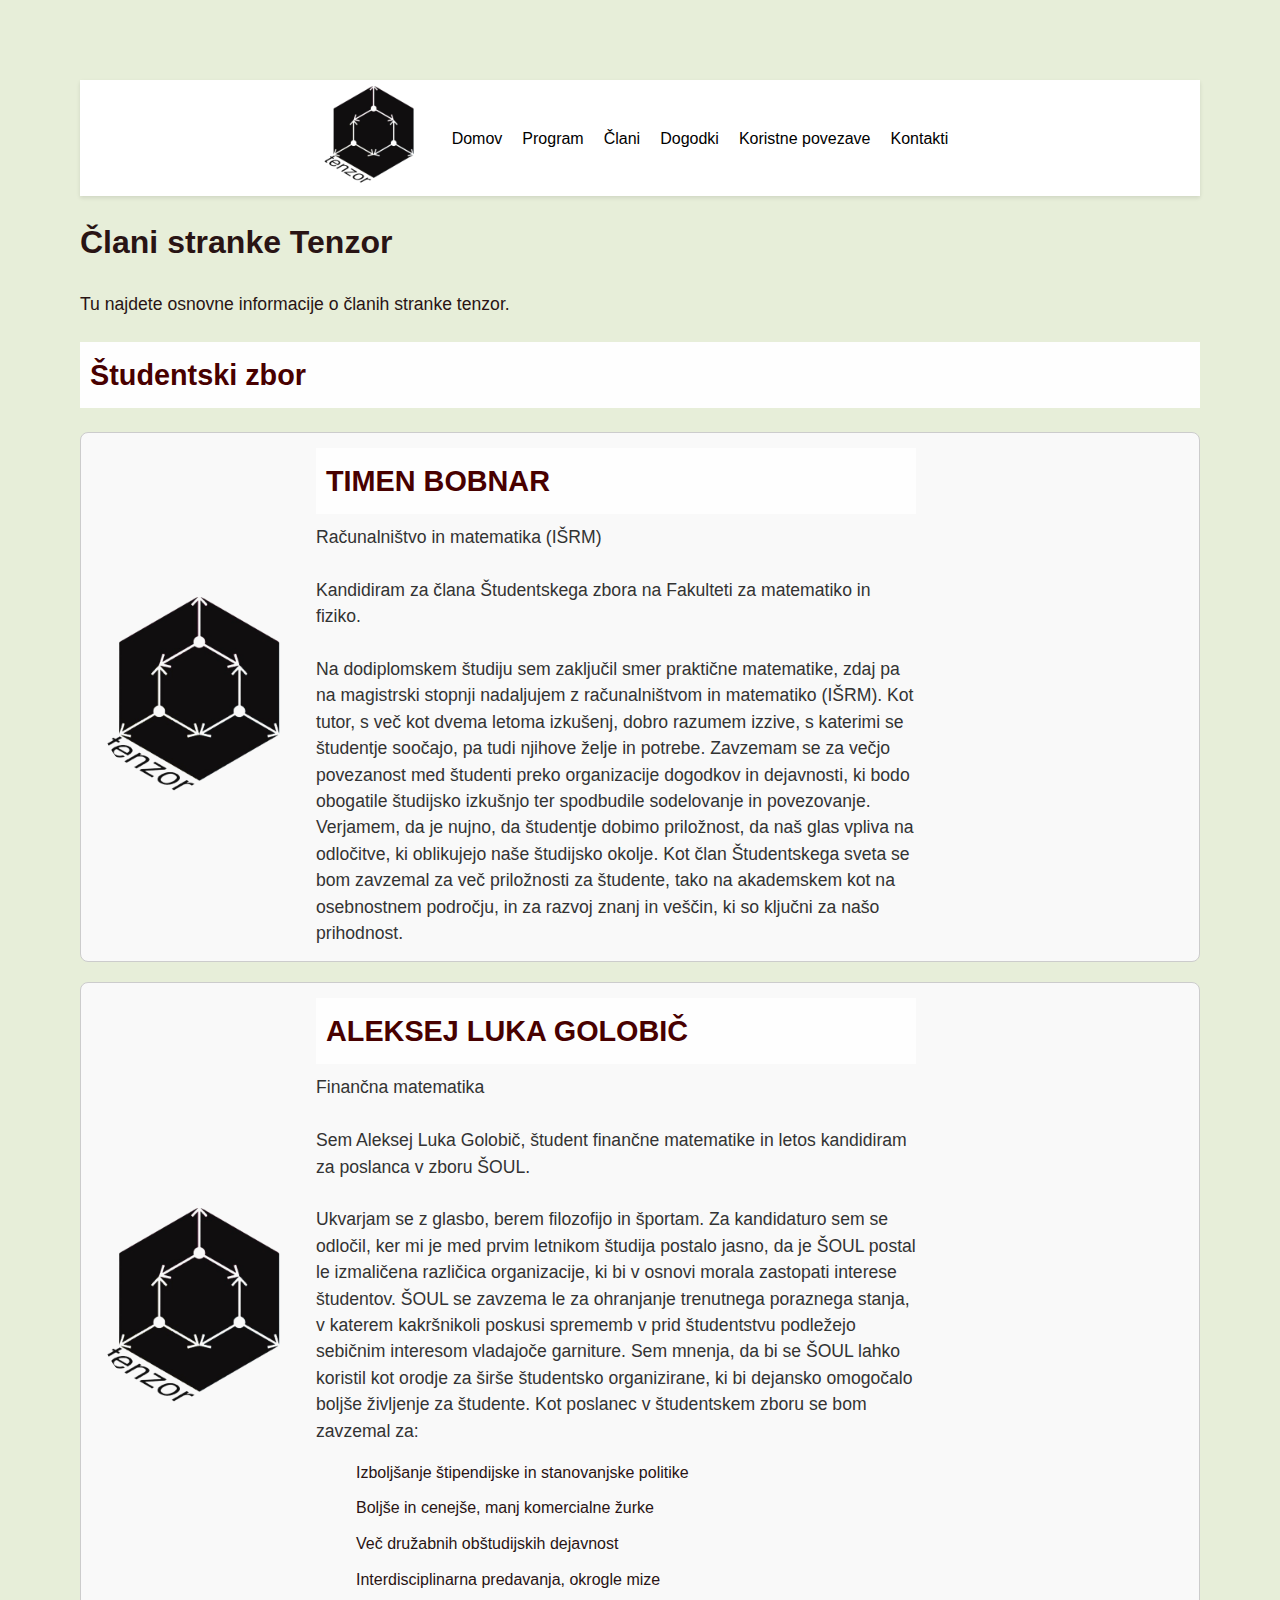
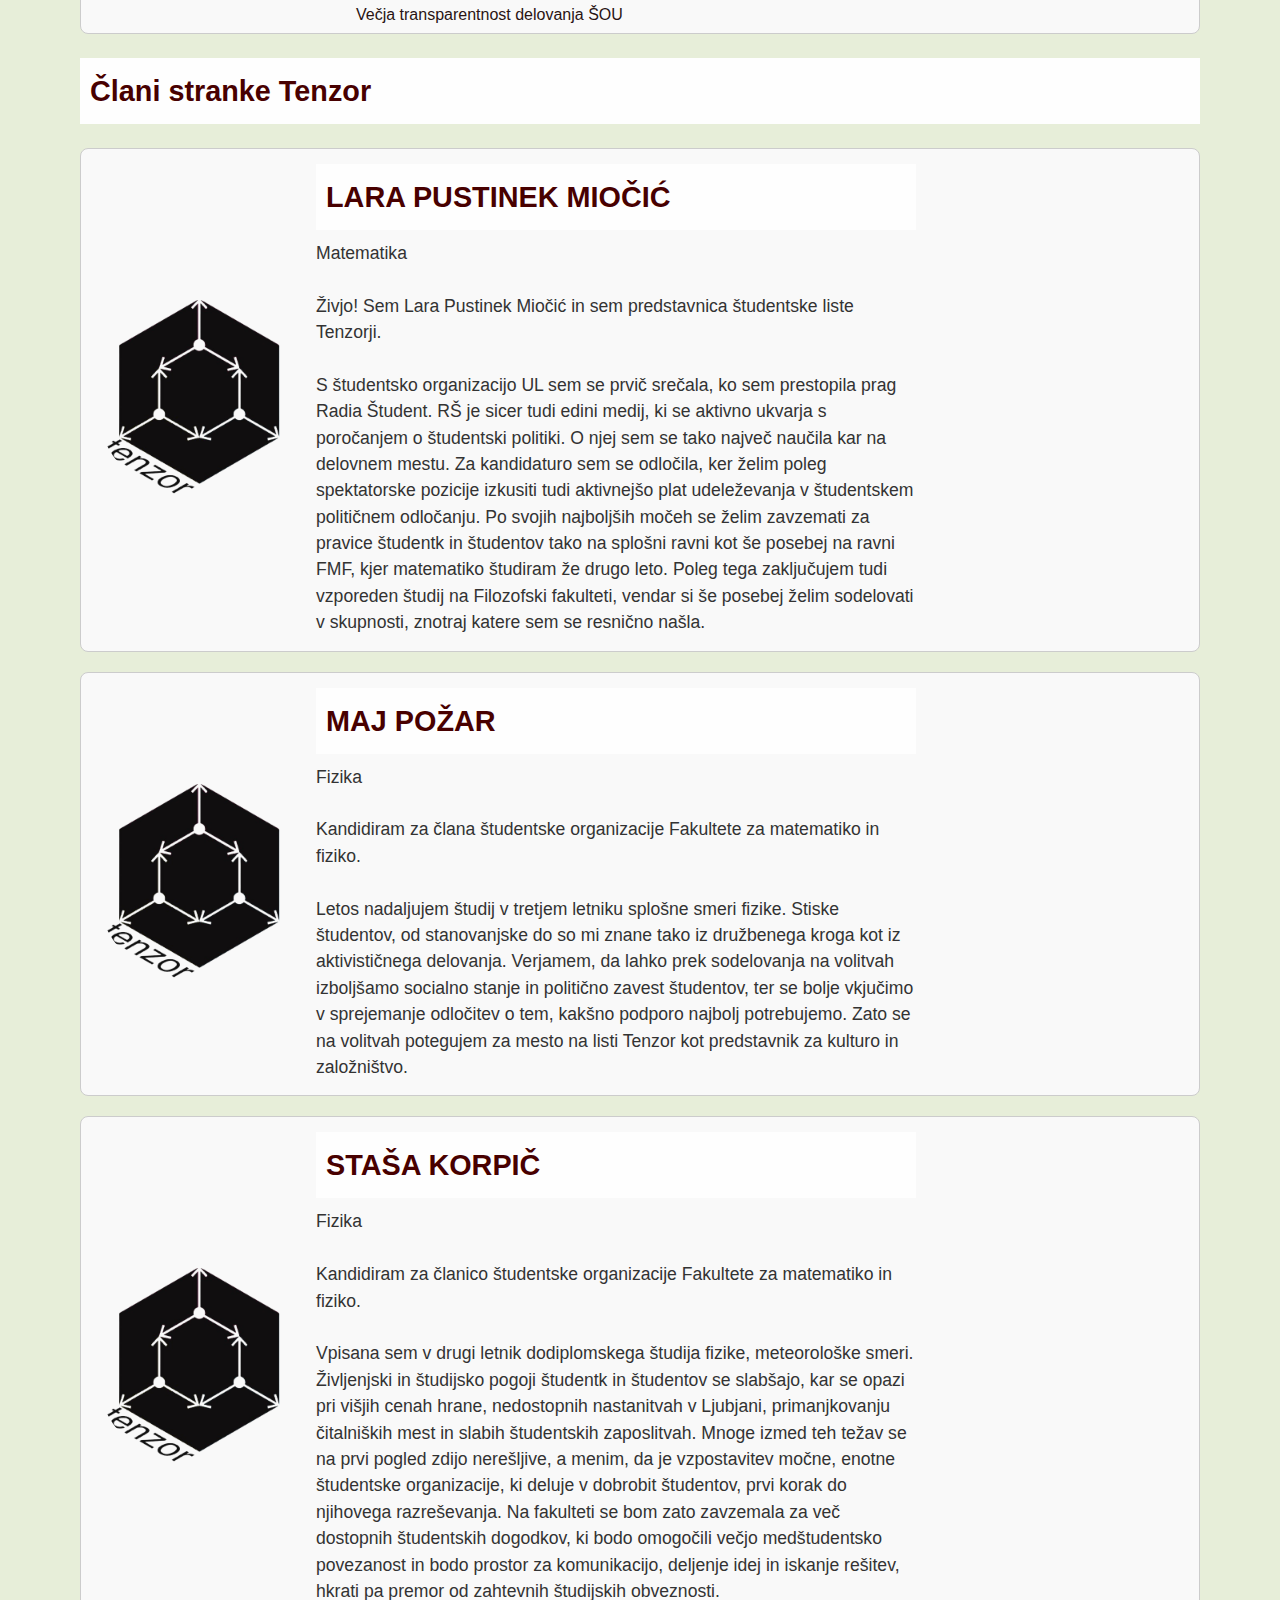
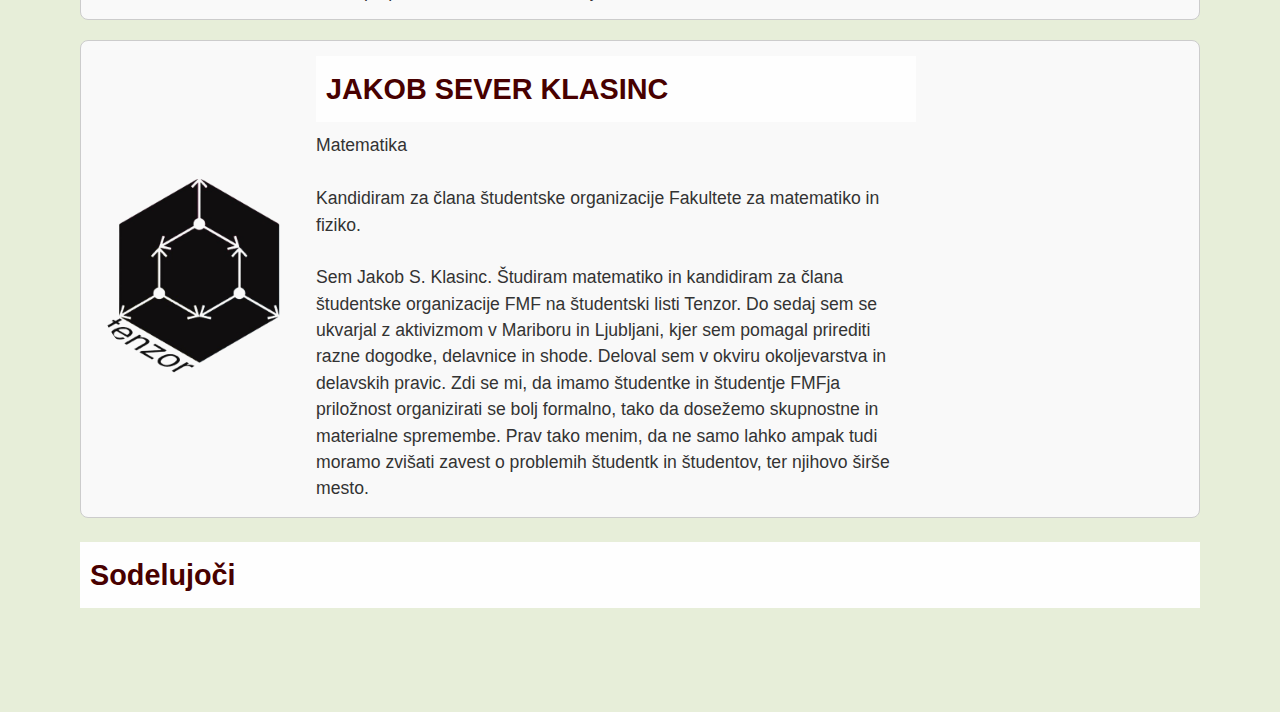
==== commit b9b9de12: "šreseledki" ====
--- a/clani.html
+++ b/clani.html
@@ -41,7 +41,9 @@
         <div class="profile-text">
             <h2>TIMEN BOBNAR</h2>
             <p>Računalništvo in matematika (IŠRM)<br>
+                <br>
                 Kandidiram za člana Študentskega zbora na Fakulteti za matematiko in fiziko.<br>
+                <br>
                 Na dodiplomskem študiju sem zaključil smer praktične matematike, zdaj pa na magistrski stopnji nadaljujem z računalništvom in matematiko (IŠRM). Kot tutor, s več kot dvema letoma izkušenj, dobro razumem izzive, s katerimi se študentje soočajo, pa tudi njihove želje in potrebe. Zavzemam se za večjo povezanost med študenti preko organizacije dogodkov in dejavnosti, ki bodo obogatile študijsko izkušnjo ter spodbudile sodelovanje in povezovanje.
                 Verjamem, da je nujno, da študentje dobimo priložnost, da naš glas vpliva na odločitve, ki oblikujejo naše študijsko okolje. Kot član Študentskega sveta se bom zavzemal za več priložnosti za študente, tako na akademskem kot na osebnostnem področju, in za razvoj znanj in veščin, ki so ključni za našo prihodnost.
             </p>
@@ -53,7 +55,9 @@
         <div class="profile-text">
             <h2>ALEKSEJ LUKA GOLOBIČ</h2>
             <p>Finančna matematika<br>
+                <br>
                 Sem Aleksej Luka Golobič, študent finančne matematike in letos kandidiram za poslanca v zboru ŠOUL.<br>
+                <br>
                 Ukvarjam se z glasbo, berem filozofijo in športam. Za kandidaturo sem se odločil, ker mi je med prvim letnikom študija postalo jasno, da je ŠOUL postal le izmaličena različica organizacije, ki bi v osnovi morala zastopati interese študentov. ŠOUL se zavzema le za ohranjanje trenutnega poraznega stanja, v katerem kakršnikoli poskusi sprememb v prid študentstvu podležejo sebičnim interesom vladajoče garniture. Sem mnenja, da bi se ŠOUL lahko koristil kot orodje za širše študentsko organizirane, ki bi dejansko omogočalo boljše življenje za študente.
                 Kot poslanec v študentskem zboru se bom zavzemal za:<br>
                 <ul>
@@ -75,7 +79,9 @@
         <div class="profile-text">
             <h2>LARA PUSTINEK MIOČIĆ</h2>
             <p>Matematika<br>
+                <br>
                 Živjo! Sem Lara Pustinek Miočić in sem predstavnica študentske liste Tenzorji. <br>
+                <br>
                 S študentsko organizacijo UL sem se prvič srečala, ko sem prestopila prag Radia Študent. RŠ je sicer tudi edini medij, ki se aktivno ukvarja s poročanjem o študentski politiki. O njej sem se tako največ naučila kar na delovnem mestu. Za kandidaturo sem se odločila, ker želim poleg spektatorske pozicije izkusiti tudi aktivnejšo plat udeleževanja v študentskem političnem odločanju. 
                 Po svojih najboljših močeh se želim zavzemati za pravice študentk in študentov tako na splošni ravni kot še posebej na ravni FMF, kjer matematiko študiram že drugo leto. Poleg tega zaključujem tudi vzporeden študij na Filozofski fakulteti, vendar si še posebej želim sodelovati v skupnosti, znotraj katere sem se resnično našla. 
             </p>
@@ -88,7 +94,9 @@
             <h2>MAJ POŽAR</h2>
             <p>
                 Fizika<br>
+                <br>
                 Kandidiram za člana študentske organizacije Fakultete za matematiko in fiziko.<br>
+                <br>
                 Letos nadaljujem študij v tretjem letniku splošne smeri fizike. Stiske študentov, od stanovanjske do so mi znane tako iz družbenega kroga kot iz aktivističnega delovanja. Verjamem, da lahko prek sodelovanja na volitvah izboljšamo socialno stanje in politično zavest študentov, ter se bolje vkjučimo v sprejemanje odločitev o tem, kakšno podporo najbolj potrebujemo. Zato se na volitvah potegujem za mesto na listi Tenzor kot predstavnik za kulturo in založništvo.
 
             </p>
@@ -101,7 +109,9 @@
             <h2>STAŠA KORPIČ</h2>
             <p>
                 Fizika<br>
+                <br>
                 Kandidiram za članico študentske organizacije Fakultete za matematiko in fiziko.<br>
+                <br>
                 Vpisana sem v drugi letnik dodiplomskega študija fizike, meteorološke smeri. Življenjski in študijsko pogoji študentk in študentov se slabšajo, kar se opazi pri višjih cenah hrane, nedostopnih nastanitvah v Ljubjani, primanjkovanju čitalniških mest in slabih študentskih zaposlitvah. 
                 Mnoge izmed teh težav se na prvi pogled zdijo nerešljive, a menim, da je vzpostavitev močne, enotne študentske organizacije, ki deluje v dobrobit študentov, prvi korak do njihovega razreševanja. Na fakulteti se bom zato zavzemala za več dostopnih študentskih dogodkov, ki bodo omogočili večjo medštudentsko povezanost in bodo prostor za komunikacijo, deljenje idej in iskanje rešitev, hkrati pa premor od zahtevnih študijskih obveznosti.
 
@@ -115,7 +125,9 @@
             <h2>JAKOB SEVER KLASINC</h2>
             <p>
                 Matematika<br>
+                <br>
                 Kandidiram za člana študentske organizacije Fakultete za matematiko in fiziko.<br>
+                <br>
                 Sem Jakob S. Klasinc. Študiram matematiko in kandidiram za člana študentske organizacije FMF na študentski listi Tenzor.
                 Do sedaj sem se ukvarjal z aktivizmom v Mariboru in Ljubljani, kjer sem pomagal prirediti razne dogodke, delavnice in shode. Deloval sem v okviru okoljevarstva in delavskih pravic. Zdi se mi, da imamo študentke in študentje FMFja priložnost organizirati se bolj formalno, tako da dosežemo skupnostne in materialne spremembe. Prav tako menim, da ne samo lahko ampak tudi moramo zvišati zavest o problemih študentk in študentov, ter njihovo širše mesto. 
 
--- a/styles.css
+++ b/styles.css
@@ -332,3 +332,30 @@
         padding: 10px; /* Adjust padding for smaller screens */
     }
 }
+
+/* za slike */
+/* Main container */
+.photo-grid {
+    display: grid;
+    grid-template-columns: 1fr 1fr; /* Two equal columns */
+    gap: 10px; /* Space between the images */
+    padding: 10px;
+}
+
+/* Uniform image size with enforced width and height */
+.photo-grid img {
+    width: 100%; /* Full width of the grid cell */
+    height: 500px; /* Enforce the height */
+    object-fit: cover; /* Crop the image to fit the size */
+}
+
+/* Responsive design for phones (stack images vertically) */
+@media (max-width: 600px) {
+    .photo-grid {
+        grid-template-columns: 1fr; /* One column on small screens */
+    }
+
+    .photo-grid img {
+        height: 300px; /* Enforce a smaller height for mobile */
+    }
+}